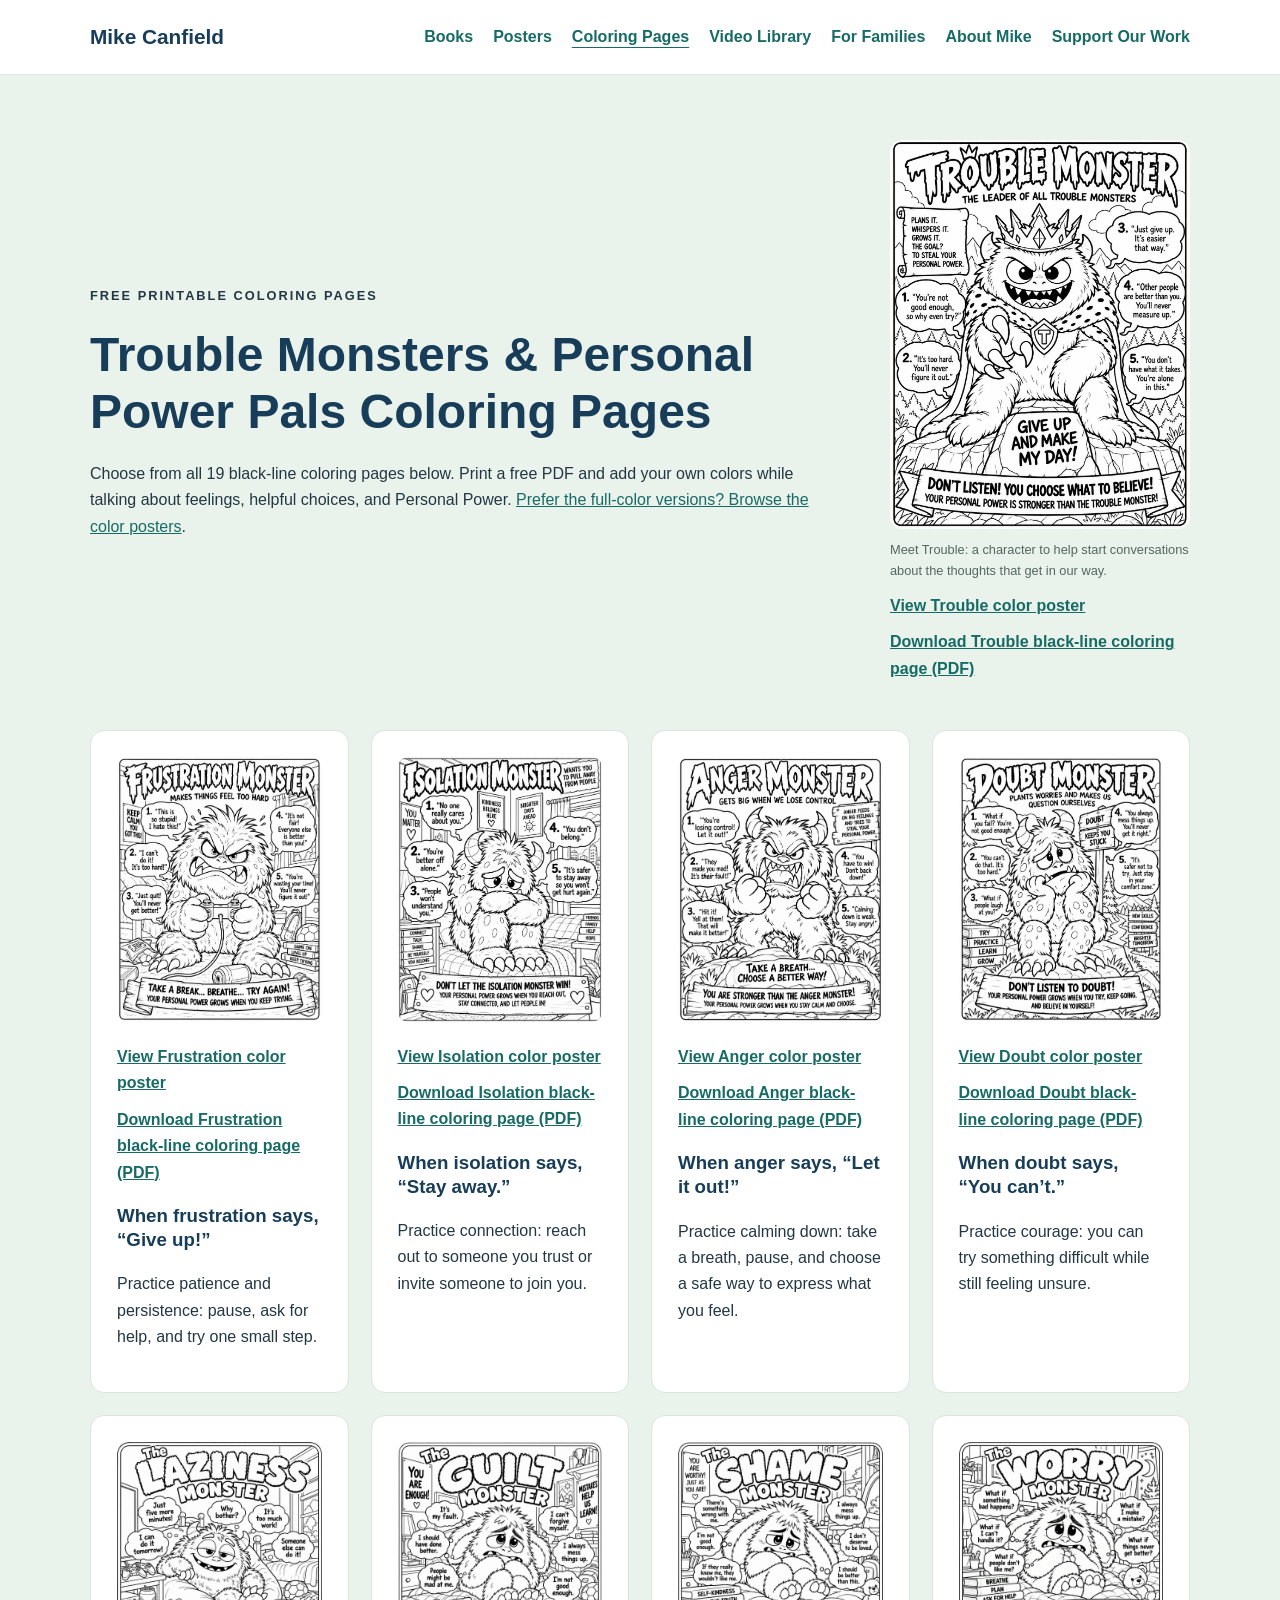
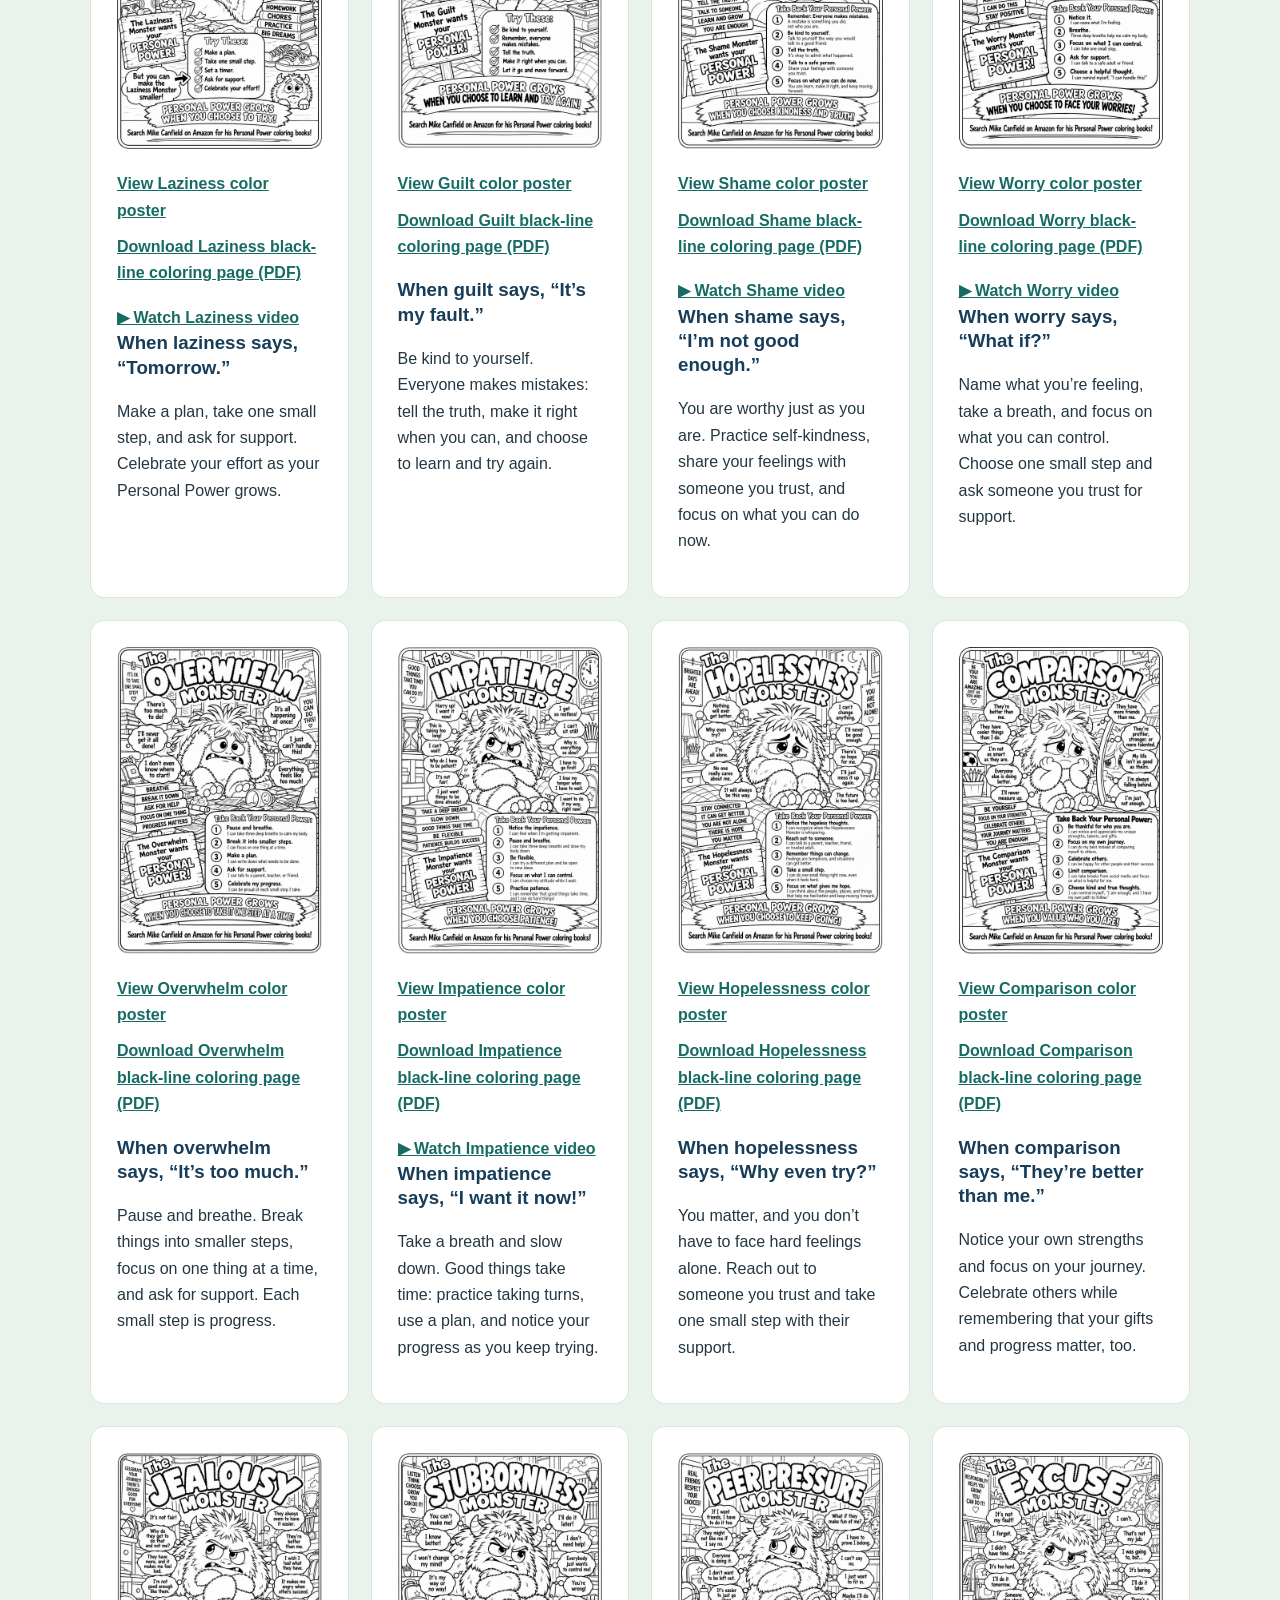
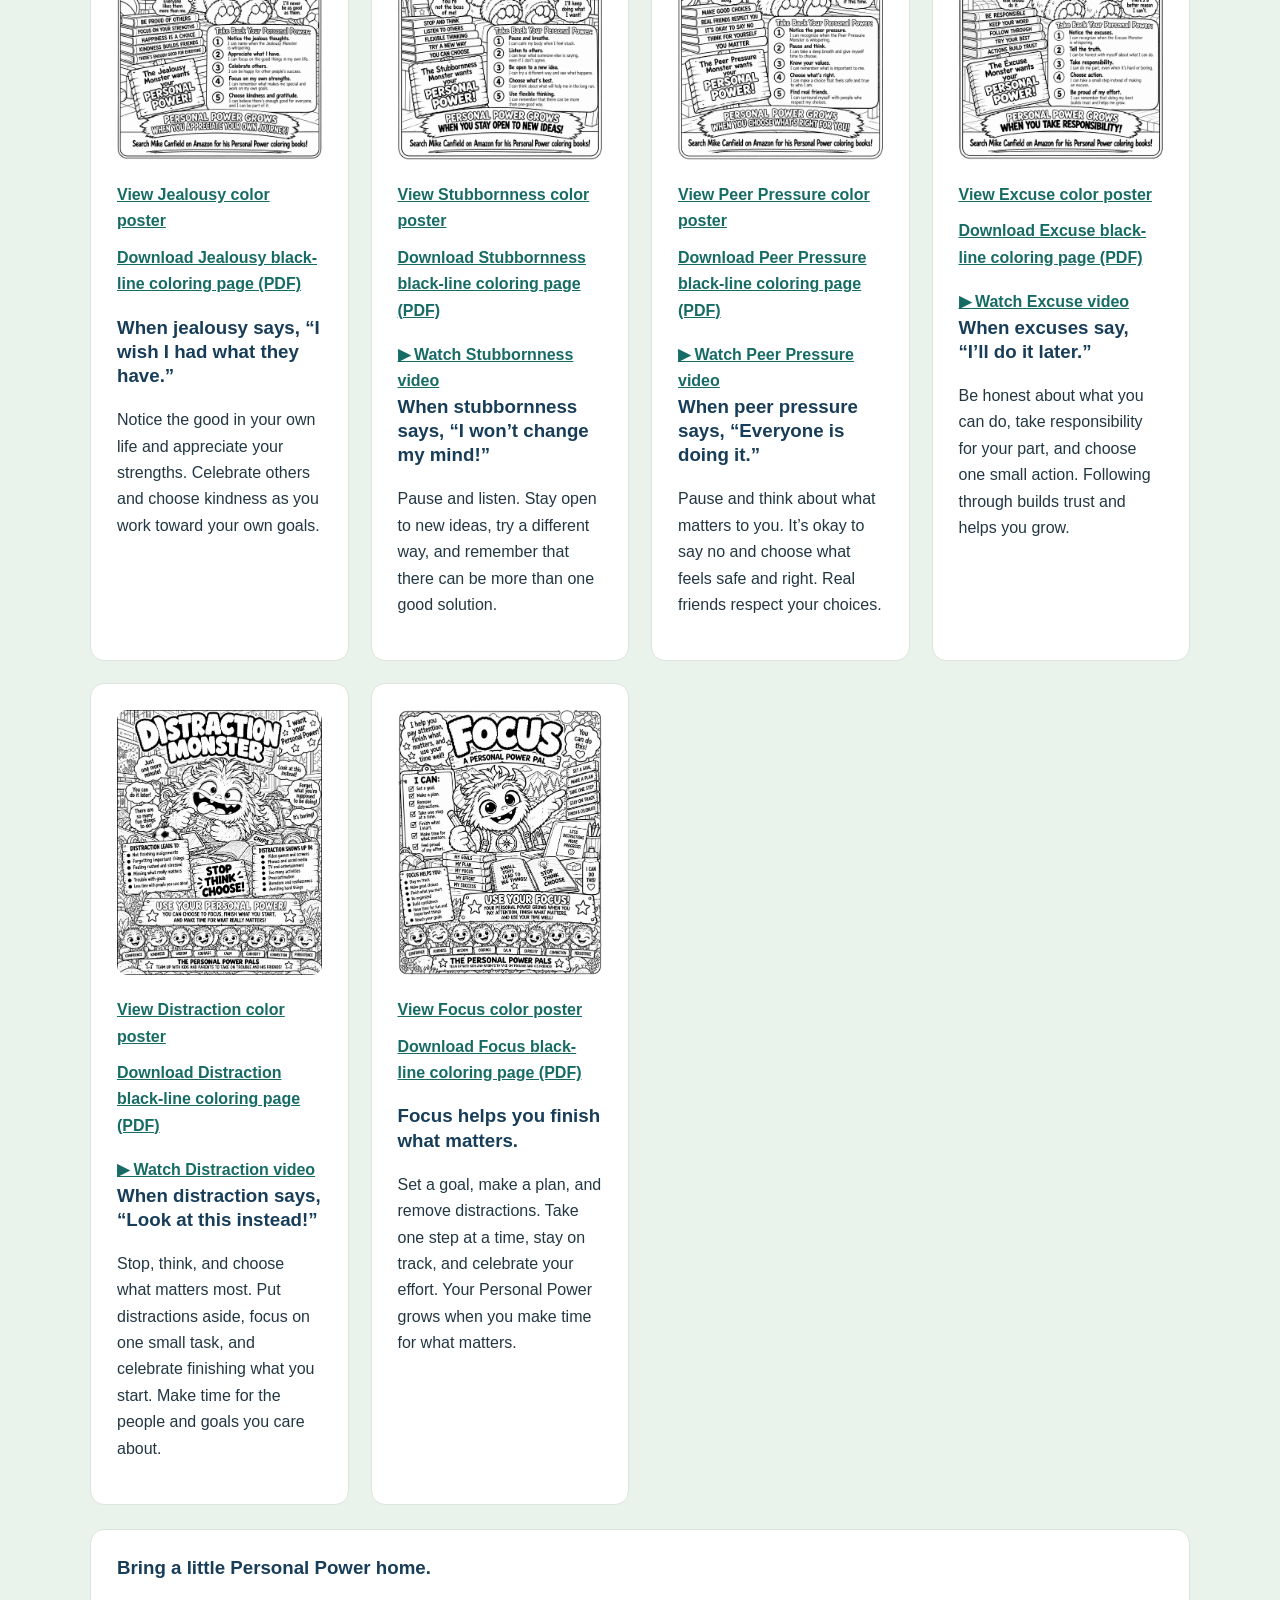
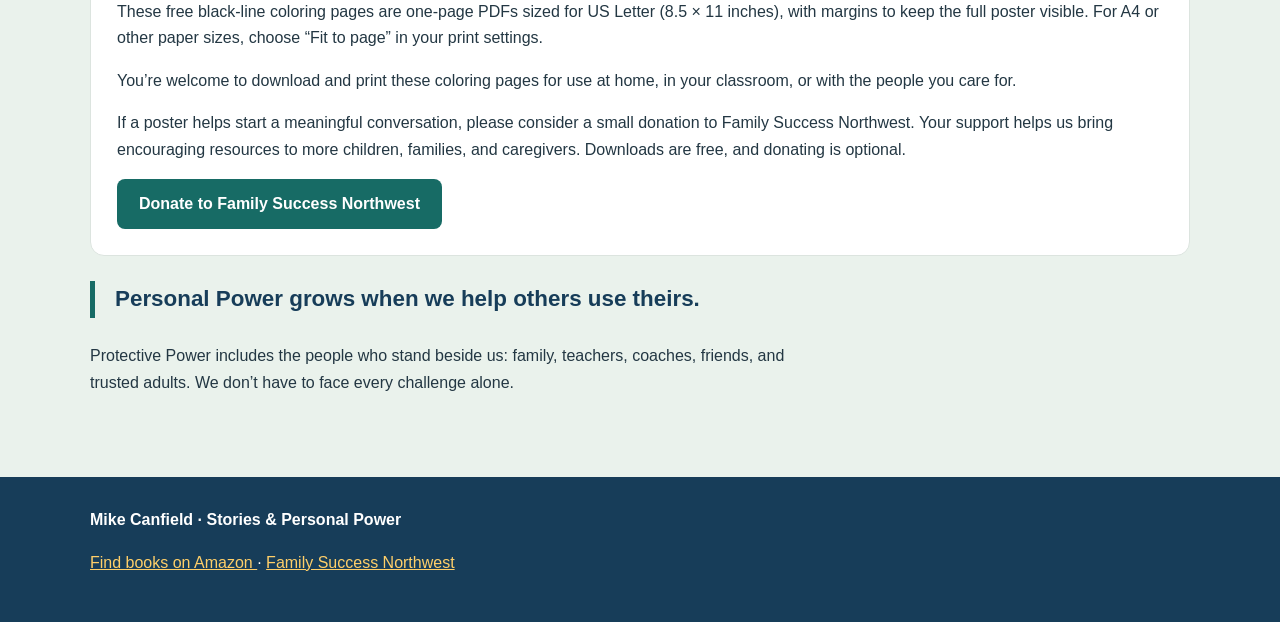
==== coloring-pages.html @ 5cf2b385 "Create dedicated page for all black-line coloring posters" ====
<!DOCTYPE html>
<html lang="en">
<head>
  <meta charset="UTF-8">
  <meta name="viewport" content="width=device-width, initial-scale=1">
  <meta name="description" content="Download 19 free black-line Trouble Monsters and Personal Power Pals coloring pages. Print one-page PDFs for home, classrooms, and family activities.">
  <title>Free Coloring Pages | Mike Canfield</title>
  <link rel="stylesheet" href="assets/site.css">
</head>
<body>
  <header>
    <div class="wrap header-inner">
      <a class="brand" href="index.html">Mike Canfield</a>
      <nav aria-label="Main navigation">
        <a href="index.html#books">Books</a>
        <a href="posters.html">Posters</a>
        <a href="coloring-pages.html" aria-current="page">Coloring Pages</a>
        <a href="index.html#wisdom">Video Library</a>
        <a href="index.html#families">For Families</a>
        <a href="index.html#about">About Mike</a>
        <a href="index.html#support">Support Our Work</a>
      </nav>
    </div>
  </header>
  <main>
    <section class="soft" id="personal-power">
      <div class="wrap">
        <div class="ideas-introduction">
          <div><div class="eyebrow">Free printable coloring pages</div>
        <h1 class="poster-page-title">Trouble Monsters &amp; Personal Power Pals Coloring Pages</h1>
        <p class="intro">Choose from all 19 black-line coloring pages below. Print a free PDF and add your own colors while talking about feelings, helpful choices, and Personal Power. <a href="posters.html">Prefer the full-color versions? Browse the color posters</a>.</p></div>
          <figure class="ideas-illustration" id="trouble-monster"><img src="assets/coloring/trouble-monster.png" width="1102" height="1427" loading="lazy" alt="Trouble Monster black-line coloring page"><figcaption>Meet Trouble: a character to help start conversations about the thoughts that get in our way.</figcaption><div class="poster-downloads"><a href="posters.html#trouble-monster">View Trouble color poster</a><a href="assets/printable/trouble-monster-blackline.pdf" download="Trouble-Monster-Coloring-Poster.pdf">Download Trouble black-line coloring page (PDF)</a></div></figure>
        </div>

        <div class="grid">
          <article class="card" id="frustration-monster">
            <img class="idea-card-illustration" src="assets/coloring/frustration-monster.png" width="1102" height="1427" loading="lazy" alt="Frustration Monster black-line coloring page">
            <div class="poster-downloads"><a href="posters.html#frustration-monster">View Frustration color poster</a><a href="assets/printable/frustration-monster-blackline.pdf" download="Frustration-Monster-Coloring-Poster.pdf">Download Frustration black-line coloring page (PDF)</a></div>
            <h3>When frustration says, “Give up!”</h3>
            <p>Practice patience and persistence: pause, ask for help,
              and try one small step.</p>
          </article>
          <article class="card" id="isolation-monster">
            <img class="idea-card-illustration" src="assets/coloring/isolation-monster.png" width="1102" height="1427" loading="lazy" alt="Isolation Monster black-line coloring page">
            <div class="poster-downloads"><a href="posters.html#isolation-monster">View Isolation color poster</a><a href="assets/printable/isolation-monster-blackline.pdf" download="Isolation-Monster-Coloring-Poster.pdf">Download Isolation black-line coloring page (PDF)</a></div>
            <h3>When isolation says, “Stay away.”</h3>
            <p>Practice connection: reach out to someone you trust
              or invite someone to join you.</p>
          </article>
          <article class="card" id="anger-monster">
            <img class="idea-card-illustration" src="assets/coloring/anger-monster.png" width="1102" height="1427" loading="lazy" alt="Anger Monster black-line coloring page">
            <div class="poster-downloads"><a href="posters.html#anger-monster">View Anger color poster</a><a href="assets/printable/anger-monster-blackline.pdf" download="Anger-Monster-Coloring-Poster.pdf">Download Anger black-line coloring page (PDF)</a></div>
            <h3>When anger says, “Let it out!”</h3>
            <p>Practice calming down: take a breath, pause,
              and choose a safe way to express what you feel.</p>
          </article>
          <article class="card" id="doubt-monster">
            <img class="idea-card-illustration" src="assets/coloring/doubt-monster.png" width="1102" height="1427" loading="lazy" alt="Doubt Monster black-line coloring page">
            <div class="poster-downloads"><a href="posters.html#doubt-monster">View Doubt color poster</a><a href="assets/printable/doubt-monster-blackline.pdf" download="Doubt-Monster-Coloring-Poster.pdf">Download Doubt black-line coloring page (PDF)</a></div>
            <h3>When doubt says, “You can’t.”</h3>
            <p>Practice courage: you can try something difficult
              while still feeling unsure.</p>
          </article>
          <article class="card" id="laziness-monster">
            <img class="idea-card-illustration" src="assets/coloring/laziness-monster.png" width="1024" height="1536" loading="lazy" alt="Laziness Monster black-line coloring page">
            <div class="poster-downloads"><a href="posters.html#laziness-monster">View Laziness color poster</a><a href="assets/printable/laziness-monster-blackline.pdf" download="Laziness-Monster-Coloring-Poster.pdf">Download Laziness black-line coloring page (PDF)</a></div>
            <a class="book-video-link" href="assets/videos/laziness-first-step.mp4" data-video-file="assets/videos/laziness-first-step.mp4" data-video-title="The Laziness Monster: Take the First Step" data-video-poster="assets/videos/posters/laziness-first-step.jpg" data-video-ratio="1080 / 1920" aria-haspopup="dialog">▶ Watch Laziness video</a>
            <h3>When laziness says, “Tomorrow.”</h3>
            <p>Make a plan, take one small step, and ask for support. Celebrate your effort as your Personal Power grows.</p>
          </article>
          <article class="card" id="guilt-monster">
            <img class="idea-card-illustration" src="assets/coloring/guilt-monster.png" width="1024" height="1536" loading="lazy" alt="Guilt Monster black-line coloring page">
            <div class="poster-downloads"><a href="posters.html#guilt-monster">View Guilt color poster</a><a href="assets/printable/guilt-monster-blackline.pdf" download="Guilt-Monster-Coloring-Poster.pdf">Download Guilt black-line coloring page (PDF)</a></div>
            <h3>When guilt says, “It’s my fault.”</h3>
            <p>Be kind to yourself. Everyone makes mistakes: tell the truth, make it right when you can, and choose to learn and try again.</p>
          </article>
          <article class="card" id="shame-monster">
            <img class="idea-card-illustration" src="assets/coloring/shame-monster.png" width="1024" height="1536" loading="lazy" alt="Shame Monster black-line coloring page">
            <div class="poster-downloads"><a href="posters.html#shame-monster">View Shame color poster</a><a href="assets/printable/shame-monster-blackline.pdf" download="Shame-Monster-Coloring-Poster.pdf">Download Shame black-line coloring page (PDF)</a></div>
            <a class="book-video-link" href="assets/videos/shame-monster.mp4" data-video-file="assets/videos/shame-monster.mp4" data-video-title="Shame Monster" data-video-poster="assets/videos/posters/shame-monster.jpg" data-video-aspect="landscape" aria-haspopup="dialog">▶ Watch Shame video</a>
            <h3>When shame says, “I’m not good enough.”</h3>
            <p>You are worthy just as you are. Practice self-kindness, share your feelings with someone you trust, and focus on what you can do now.</p>
          </article>
          <article class="card" id="worry-monster">
            <img class="idea-card-illustration" src="assets/coloring/worry-monster.png" width="1024" height="1536" loading="lazy" alt="Worry Monster black-line coloring page">
            <div class="poster-downloads"><a href="posters.html#worry-monster">View Worry color poster</a><a href="assets/printable/worry-monster-blackline.pdf" download="Worry-Monster-Coloring-Poster.pdf">Download Worry black-line coloring page (PDF)</a></div>
            <a class="book-video-link" href="assets/videos/worry-monster.mp4" data-video-file="assets/videos/worry-monster.mp4" data-video-title="Worry Monster" data-video-poster="assets/videos/posters/worry-monster.jpg" data-video-aspect="landscape" aria-haspopup="dialog">▶ Watch Worry video</a>
            <h3>When worry says, “What if?”</h3>
            <p>Name what you’re feeling, take a breath, and focus on what you can control. Choose one small step and ask someone you trust for support.</p>
          </article>
          <article class="card" id="overwhelm-monster">
            <img class="idea-card-illustration" src="assets/coloring/overwhelm-monster.png" width="1024" height="1536" loading="lazy" alt="Overwhelm Monster black-line coloring page">
            <div class="poster-downloads"><a href="posters.html#overwhelm-monster">View Overwhelm color poster</a><a href="assets/printable/overwhelm-monster-blackline.pdf" download="Overwhelm-Monster-Coloring-Poster.pdf">Download Overwhelm black-line coloring page (PDF)</a></div>
            <h3>When overwhelm says, “It’s too much.”</h3>
            <p>Pause and breathe. Break things into smaller steps, focus on one thing at a time, and ask for support. Each small step is progress.</p>
          </article>
          <article class="card" id="impatience-monster">
            <img class="idea-card-illustration" src="assets/coloring/impatience-monster.png" width="1024" height="1536" loading="lazy" alt="Impatience Monster black-line coloring page">
            <div class="poster-downloads"><a href="posters.html#impatience-monster">View Impatience color poster</a><a href="assets/printable/impatience-monster-blackline.pdf" download="Impatience-Monster-Coloring-Poster.pdf">Download Impatience black-line coloring page (PDF)</a></div>
            <a class="book-video-link" href="assets/videos/impatience-monster.mp4" data-video-file="assets/videos/impatience-monster.mp4" data-video-title="Impatience Monster" data-video-poster="assets/videos/posters/impatience-monster.jpg" data-video-aspect="landscape" aria-haspopup="dialog">▶ Watch Impatience video</a>
            <h3>When impatience says, “I want it now!”</h3>
            <p>Take a breath and slow down. Good things take time: practice taking turns, use a plan, and notice your progress as you keep trying.</p>
          </article>
          <article class="card" id="hopelessness-monster">
            <img class="idea-card-illustration" src="assets/coloring/hopelessness-monster.png" width="1024" height="1536" loading="lazy" alt="Hopelessness Monster black-line coloring page">
            <div class="poster-downloads"><a href="posters.html#hopelessness-monster">View Hopelessness color poster</a><a href="assets/printable/hopelessness-monster-blackline.pdf" download="Hopelessness-Monster-Coloring-Poster.pdf">Download Hopelessness black-line coloring page (PDF)</a></div>
            <h3>When hopelessness says, “Why even try?”</h3>
            <p>You matter, and you don’t have to face hard feelings alone. Reach out to someone you trust and take one small step with their support.</p>
          </article>
          <article class="card" id="comparison-monster">
            <img class="idea-card-illustration" src="assets/coloring/comparison-monster.png" width="1024" height="1536" loading="lazy" alt="Comparison Monster black-line coloring page">
            <div class="poster-downloads"><a href="posters.html#comparison-monster">View Comparison color poster</a><a href="assets/printable/comparison-monster-blackline.pdf" download="Comparison-Monster-Coloring-Poster.pdf">Download Comparison black-line coloring page (PDF)</a></div>
            <h3>When comparison says, “They’re better than me.”</h3>
            <p>Notice your own strengths and focus on your journey. Celebrate others while remembering that your gifts and progress matter, too.</p>
          </article>
          <article class="card" id="jealousy-monster">
            <img class="idea-card-illustration" src="assets/coloring/jealousy-monster.png" width="1024" height="1536" loading="lazy" alt="Jealousy Monster black-line coloring page">
            <div class="poster-downloads"><a href="posters.html#jealousy-monster">View Jealousy color poster</a><a href="assets/printable/jealousy-monster-blackline.pdf" download="Jealousy-Monster-Coloring-Poster.pdf">Download Jealousy black-line coloring page (PDF)</a></div>
            <h3>When jealousy says, “I wish I had what they have.”</h3>
            <p>Notice the good in your own life and appreciate your strengths. Celebrate others and choose kindness as you work toward your own goals.</p>
          </article>
          <article class="card" id="stubbornness-monster">
            <img class="idea-card-illustration" src="assets/coloring/stubbornness-monster.png" width="1024" height="1536" loading="lazy" alt="Stubbornness Monster black-line coloring page">
            <div class="poster-downloads"><a href="posters.html#stubbornness-monster">View Stubbornness color poster</a><a href="assets/printable/stubbornness-monster-blackline.pdf" download="Stubbornness-Monster-Coloring-Poster.pdf">Download Stubbornness black-line coloring page (PDF)</a></div>
            <a class="book-video-link" href="assets/videos/stubbornness-monster.mp4" data-video-file="assets/videos/stubbornness-monster.mp4" data-video-title="Stubbornness Monster" data-video-poster="assets/videos/posters/stubbornness-monster.jpg" data-video-aspect="landscape" aria-haspopup="dialog">▶ Watch Stubbornness video</a>
            <h3>When stubbornness says, “I won’t change my mind!”</h3>
            <p>Pause and listen. Stay open to new ideas, try a different way, and remember that there can be more than one good solution.</p>
          </article>
          <article class="card" id="peer-pressure-monster">
            <img class="idea-card-illustration" src="assets/coloring/peer-pressure-monster.png" width="1024" height="1536" loading="lazy" alt="Peer Pressure Monster black-line coloring page">
            <div class="poster-downloads"><a href="posters.html#peer-pressure-monster">View Peer Pressure color poster</a><a href="assets/printable/peer-pressure-monster-blackline.pdf" download="Peer-Pressure-Monster-Coloring-Poster.pdf">Download Peer Pressure black-line coloring page (PDF)</a></div>
            <a class="book-video-link" href="assets/videos/peer-pressure-monster.mp4" data-video-file="assets/videos/peer-pressure-monster.mp4" data-video-title="Peer Pressure Monster" data-video-poster="assets/videos/posters/peer-pressure-monster.jpg" data-video-aspect="landscape" aria-haspopup="dialog">▶ Watch Peer Pressure video</a>
            <h3>When peer pressure says, “Everyone is doing it.”</h3>
            <p>Pause and think about what matters to you. It’s okay to say no and choose what feels safe and right. Real friends respect your choices.</p>
          </article>
          <article class="card" id="excuse-monster">
            <img class="idea-card-illustration" src="assets/coloring/excuse-monster.png" width="1024" height="1536" loading="lazy" alt="Excuse Monster black-line coloring page">
            <div class="poster-downloads"><a href="posters.html#excuse-monster">View Excuse color poster</a><a href="assets/printable/excuse-monster-blackline.pdf" download="Excuse-Monster-Coloring-Poster.pdf">Download Excuse black-line coloring page (PDF)</a></div>
            <a class="book-video-link" href="assets/videos/excuse-monster.mp4" data-video-file="assets/videos/excuse-monster.mp4" data-video-title="Excuse Monster" data-video-poster="assets/videos/posters/excuse-monster.jpg" data-video-aspect="landscape" aria-haspopup="dialog">▶ Watch Excuse video</a>
            <h3>When excuses say, “I’ll do it later.”</h3>
            <p>Be honest about what you can do, take responsibility for your part, and choose one small action. Following through builds trust and helps you grow.</p>
          </article>
          <article class="card" id="distraction-monster">
            <img class="idea-card-illustration" src="assets/coloring/distraction-monster.png" width="1102" height="1427" loading="lazy" alt="Distraction Monster black-line coloring page">
            <div class="poster-downloads"><a href="posters.html#distraction-monster">View Distraction color poster</a><a href="assets/printable/distraction-monster-blackline.pdf" download="Distraction-Monster-Coloring-Poster.pdf">Download Distraction black-line coloring page (PDF)</a></div>
            <a class="book-video-link" href="assets/videos/distraction-monster.mp4" data-video-file="assets/videos/distraction-monster.mp4" data-video-title="Distraction Monster" data-video-poster="assets/videos/posters/distraction-monster.jpg" data-video-aspect="landscape" aria-haspopup="dialog">▶ Watch Distraction video</a>
            <h3>When distraction says, “Look at this instead!”</h3>
            <p>Stop, think, and choose what matters most. Put distractions aside, focus on one small task, and celebrate finishing what you start. Make time for the people and goals you care about.</p>
          </article>
          <article class="card" id="focus-pal">
            <img class="idea-card-illustration" src="assets/coloring/focus-pal.png" width="1102" height="1427" loading="lazy" alt="Focus Pal black-line coloring page">
            <div class="poster-downloads"><a href="posters.html#focus-pal">View Focus color poster</a><a href="assets/printable/focus-pal-blackline.pdf" download="Focus-Personal-Power-Pal-Coloring-Poster.pdf">Download Focus black-line coloring page (PDF)</a></div>
            <h3>Focus helps you finish what matters.</h3>
            <p>Set a goal, make a plan, and remove distractions. Take one step at a time, stay on track, and celebrate your effort. Your Personal Power grows when you make time for what matters.</p>
          </article>
        </div>

        <div class="card" style="margin-top: 24px">
          <h3>Bring a little Personal Power home.</h3>
          <p>These free black-line coloring pages are one-page PDFs sized for US Letter (8.5 × 11 inches), with margins to keep the full poster visible. For A4 or other paper sizes, choose “Fit to page” in your print settings.</p>
          <p>You’re welcome to download and print these coloring pages for use at home, in your classroom, or with the people you care for.</p>
          <p>If a poster helps start a meaningful conversation, please consider a small donation to Family Success Northwest. Your support helps us bring encouraging resources to more children, families, and caregivers. Downloads are free, and donating is optional.</p>
          <a class="button" href="https://familysuccessnw.org/be-a-sponsor">Donate to Family Success Northwest</a>
        </div>
        <p class="quote">
          Personal Power grows when we help others use theirs.
        </p>
        <p class="intro">
          Protective Power includes the people who stand beside us:
          family, teachers, coaches, friends, and trusted adults.
          We don’t have to face every challenge alone.
        </p>
      </div>
    </section>

  </main>
  <footer>
    <div class="wrap">
      <strong>Mike Canfield · Stories & Personal Power</strong>
      <p>
        <a href="https://www.amazon.com/s?i=stripbooks&amp;rh=p_27%3AMike+Canfield">
          Find books on Amazon
        </a>
        ·
        <a href="https://www.familysuccessnw.org/">
          Family Success Northwest
        </a>
      </p>
    </div>
  </footer>
  <dialog class="library-dialog" id="library-dialog" aria-labelledby="library-dialog-title">
    <div class="library-dialog-header"><h3 id="library-dialog-title">Personal Power video</h3><button class="library-dialog-close" type="button" aria-label="Close video">×</button></div>
    <video id="library-player" controls playsinline preload="none" aria-label="Selected Personal Power video"></video>
    <p class="library-dialog-status" id="library-player-status" role="status" hidden>Unable to play this video. <a id="library-player-link">Open the video directly</a>.</p>
  </dialog>
  <script src="assets/posters.js" defer></script>
</body>
</html>
---- assets/site.css ----
:root {
      --blue: #173d59;
     --teal: #176b65;
      --cream: #fffaf0;
      --gold: #ffcf69;
      --ink: #233743;
    }
    * { box-sizing: border-box; }
    html { scroll-behavior: smooth; }
    body {
      margin: 0;
      font-family: Arial, sans-serif;
      color: var(--ink);
      background: var(--cream);
      line-height: 1.65;
    }
    a { color: var(--teal); }
    a:focus-visible {
      outline: 3px solid #c15416;
      outline-offset: 5px;
    }
    .wrap { width: min(1100px, 90%); margin: auto; }
    header { background: white; border-bottom: 1px solid #e2e7e5; }
    .header-inner {
      display: flex;
      justify-content: space-between;
      align-items: center;
      gap: 20px;
      padding: 20px 0;
      flex-wrap: wrap;
    }
    .brand {
      font-size: 1.3rem;
      font-weight: bold;
      text-decoration: none;
      color: var(--blue);
    }
    nav { display: flex; flex-wrap: wrap; gap: 20px; }
    nav a { text-decoration: none; font-weight: bold; }
    .site-banner { margin: 0; background: #071e3d; }
    .site-banner img { display: block; width: 100%; height: auto; }
    .hero { background: var(--blue); color: white; padding: 85px 0; }
    .eyebrow {
      text-transform: uppercase;
      letter-spacing: 2px;
      font-size: .8rem;
      font-weight: bold;
    }
    .hero .eyebrow { color: var(--gold); }
    h1 {
      font-size: clamp(2.4rem, 6vw, 4.5rem);
      line-height: 1.1;
      max-width: 850px;
      margin: 20px 0;
    }
    .hero p { max-width: 650px; font-size: 1.2rem; }
    .buttons { display: flex; gap: 14px; flex-wrap: wrap; margin-top: 30px; }
    .button {
      display: inline-block;
      padding: 12px 22px;
      border-radius: 8px;
      background: var(--teal);
      color: white;
      font-weight: bold;
      text-decoration: none;
    }
    .hero .button { background: var(--gold); color: var(--blue); }
    .hero .secondary { background: transparent; color: white; border: 1px solid white; }
    button:focus-visible, input:focus-visible, select:focus-visible { outline: 3px solid #c15416; outline-offset: 4px; }
    [hidden] { display: none !important; }
    .caregiver-hero { background: #edf3eb; color: var(--ink); padding: 65px 0; }
    .caregiver-hero .eyebrow { color: var(--teal); }
    .caregiver-opening { display: grid; grid-template-columns: 1.1fr 1fr; gap: 45px; align-items: center; }
    .opening-video video { display: block; width: 100%; height: auto; aspect-ratio: 16 / 9; object-fit: contain; border-radius: 14px; background: white; }
    .opening-video .buttons { margin-top: 16px; align-items: center; }
    .opening-video button { border: 0; font: inherit; font-weight: bold; cursor: pointer; }
    .opening-video-note { color: #52675f; font-size: .85rem !important; margin: 8px 0 0; }
    .caregiver-hero h1 { color: var(--blue); font-size: clamp(2.3rem, 4.5vw, 3.8rem); letter-spacing: -1.5px; }
    .caregiver-hero p { font-size: 1.1rem; }
    .caregiver-hero .hero-note { color: #52675f; font-size: .9rem; }
    .caregiver-hero .button { background: var(--teal); color: white; }
    .book-finder { padding: 28px; background: white; border: 1px solid #dce4df; border-radius: 18px; box-shadow: 0 12px 30px #173d590a; }
    .book-finder h2 { font-size: 1.55rem; margin: 0 0 8px; }
    .book-finder p { font-size: .9rem; color: #52675f; }
    .book-finder label { display: block; font-size: .85rem; font-weight: bold; margin: 16px 0 6px; }
    .book-finder input, .book-finder select { width: 100%; padding: 12px; border: 1px solid #b9ccc3; border-radius: 7px; background: white; color: var(--ink); font: inherit; }
    .book-finder .button { border: 0; width: 100%; margin-top: 18px; font: inherit; font-weight: bold; cursor: pointer; }
    .finder-topics { display: flex; flex-wrap: wrap; gap: 8px; margin-top: 13px; }
    .finder-topics button { border: 1px solid #d0dfd5; border-radius: 20px; padding: 7px 12px; background: #f5f8f2; color: var(--teal); font: inherit; font-size: .8rem; cursor: pointer; }
    .finder-topics button[aria-pressed="true"] { background: var(--teal); color: white; border-color: var(--teal); }
    .book-results-bar { display: flex; align-items: center; justify-content: space-between; gap: 15px; flex-wrap: wrap; margin-top: 25px; }
    .book-results-bar p { margin: 0; color: #52675f; }
    .book-reset { border: 0; background: transparent; padding: 6px 0; color: var(--teal); font: inherit; font-weight: bold; text-decoration: underline; cursor: pointer; }
    .book-empty { padding: 24px; background: #edf3eb; border-radius: 12px; }
    .book-empty h3 { margin-top: 0; }
    .site-banner { padding: 30px 0; background: var(--cream); }
    .site-banner img { width: min(1100px, 90%); margin: auto; border-radius: 16px; }
    @media (max-width: 800px) {
      .caregiver-opening { grid-template-columns: 1fr; gap: 24px; }
      .caregiver-hero { padding: 40px 0; }
      .book-finder { padding: 24px; }
    }
    section { padding: 65px 0; scroll-margin-top: 20px; }
    h2 { color: var(--blue); font-size: 2rem; line-height: 1.2; }
    h3 { color: var(--blue); line-height: 1.3; }
    .intro { max-width: 740px; }
    .grid {
      display: grid;
      grid-template-columns: repeat(auto-fit, minmax(250px, 1fr));
      gap: 22px;
      margin-top: 30px;
    }
    .card {
      background: white;
      border: 1px solid #dce4df;
      border-radius: 14px;
      padding: 26px;
    }
    .card h3 { margin-top: 0; }
    .book-card { display: flex; flex-direction: column; }
    .book-cover { width: auto; max-width: 100%; height: 180px; object-fit: contain; align-self: center; margin-bottom: 24px; box-shadow: 0 6px 14px #173d5920; }
    .book-card h3 { margin-top: 8px; margin-bottom: 0; }
    .book-link { margin-top: auto; padding-top: 12px; font-weight: bold; }
    .book-actions { margin-top: auto; padding-top: 12px; display: flex; flex-direction: column; gap: 10px; }
    .book-actions .book-link { margin-top: 0; padding-top: 0; }
    .book-video-link { font-weight: bold; }
    .sr-only { position: absolute; width: 1px; height: 1px; padding: 0; overflow: hidden; clip-path: inset(50%); white-space: nowrap; }
    .tag { font-size: .8rem; font-weight: bold; color: var(--teal); }
    .soft { background: #eaf2ec; }
    .ideas-introduction { display: grid; grid-template-columns: 1fr 300px; gap: 35px; align-items: center; }
    .ideas-illustration { margin: 0; }
    .ideas-illustration img { display: block; width: 100%; height: auto; border-radius: 12px; }
    .ideas-illustration figcaption { font-size: .8rem; color: #52675f; margin-top: 10px; }
    .idea-card-illustration { display: block; width: min(260px, 100%); height: auto; margin: 0 auto 22px; border-radius: 10px; }
    @media (max-width: 700px) {
      .ideas-introduction { grid-template-columns: 1fr; }
      .ideas-illustration { width: min(300px, 100%); margin: auto; }
    }
    .steps { padding-left: 24px; max-width: 750px; }
    .steps li { padding: 8px 0; }
    .quote {
      margin: 25px 0;
      padding-left: 20px;
      border-left: 5px solid var(--teal);
      font-size: 1.4rem;
      color: var(--blue);
      font-weight: bold;
    }
    .video-feature { display: grid; grid-template-columns: 1fr 1fr; overflow: hidden; border-radius: 18px; background: var(--blue); color: white; margin: 28px 0 40px; }
    .video-feature-copy { padding: 38px; align-self: center; }
    .video-feature-copy .eyebrow { color: var(--gold); }
    .video-feature-copy h3 { color: white; font-size: clamp(2rem, 4vw, 3rem); margin: 14px 0; }
    .video-feature-copy p { color: #dce7e9; }
    .video-feature-copy .button { background: var(--gold); color: var(--blue); border: 0; cursor: pointer; font: inherit; font-weight: bold; margin-top: 14px; }
    .video-feature-player { background: #102f44; display: grid; place-items: center; padding: 20px; }
    .video-feature-player video { display: block; width: min(100%, 420px, 57.9167vh); height: auto; aspect-ratio: 834 / 1080; object-fit: contain; border-radius: 8px; }
    .video-shelf { padding: 0; margin: 30px 0; }
    .video-shelf-heading { display: flex; justify-content: space-between; align-items: baseline; gap: 15px; margin-bottom: 14px; }
    .video-shelf-heading h3 { margin: 0; font-size: 1.3rem; }
    .video-shelf-heading span { color: #62716f; font-size: .8rem; }
    .video-shelf-grid { display: grid; grid-template-columns: repeat(5, minmax(0, 1fr)); gap: 16px; }
    .wisdom-shelf { grid-template-columns: repeat(6, minmax(0, 1fr)); }
    .video-tile { border: 1px solid #dce4df; border-radius: 12px; overflow: hidden; background: white; }
    .video-card-button { display: block; width: 100%; padding: 0; border: 0; background: white; color: inherit; font: inherit; text-align: left; cursor: pointer; }
    .video-card-button:hover { background: #f4f8f3; }
    .video-card-button:focus-visible { outline: 3px solid #c15416; outline-offset: -3px; }
    .video-art.has-poster { height: auto; aspect-ratio: 834 / 1080; }
    .video-art.has-poster::before { display: none; }
    .video-art img { display: block; width: 100%; height: 100%; object-fit: contain; }
    .video-card-button .video-tile-copy h4 { color: var(--teal); }
    .library-dialog { border: 0; padding: 0; border-radius: 14px; width: min(620px, 94vw); max-height: 94vh; background: var(--cream); color: var(--ink); }
    .library-dialog::backdrop { background: #102f44bb; }
    .library-dialog-header { display: flex; justify-content: space-between; align-items: center; gap: 15px; padding: 16px 22px; }
    .library-dialog-header h3 { margin: 0; }
    .library-dialog-close { width: 38px; height: 38px; border: 0; border-radius: 50%; background: #eaf2ec; color: var(--blue); font-size: 24px; cursor: pointer; }
    .library-dialog video { display: block; height: min(70vh, 680px); width: auto; max-width: 100%; margin: 0 auto 20px; aspect-ratio: 834 / 1080; object-fit: contain; }
    .library-dialog.is-landscape { width: min(960px, 94vw); }
    .library-dialog.is-landscape video { width: calc(100% - 40px); height: auto; max-height: 70vh; aspect-ratio: 16 / 9; }
    .library-dialog.is-tall video { aspect-ratio: 9 / 16; }
    .library-dialog-status { padding: 0 22px; font-size: .9rem; }
    .video-art { height: 145px; display: grid; place-items: center; background: var(--tile-tone, #eaf2ec); color: var(--blue); position: relative; overflow: hidden; }
    .video-art::before { content: ''; position: absolute; width: 130px; height: 130px; border: 1px solid #ffffffaa; border-radius: 50%; right: -30px; top: -40px; }
    .video-art-symbol { font: bold 48px Georgia, serif; }
    .video-art-label { position: absolute; right: 8px; bottom: 8px; padding: 2px 6px; background: #ffffffe0; font-size: .65rem; border-radius: 4px; }
    .video-tile-copy { padding: 14px; }
    .video-tile-copy h4 { color: var(--blue); margin: 0 0 8px; line-height: 1.3; }
    .video-tile-copy p { font-size: .75rem; color: #62716f; margin: 0; }
    .video-tile-copy button { background: transparent; padding: 0; border: 0; color: var(--teal); font: inherit; font-weight: bold; text-decoration: underline; cursor: pointer; }
    .video-library-note { color: #62716f; font-size: .9rem; }
    @media (max-width: 850px) {
      .video-shelf-grid { grid-template-columns: repeat(3, minmax(0, 1fr)); }
      .wisdom-shelf { grid-template-columns: repeat(3, minmax(0, 1fr)); }
    }
    @media (max-width: 600px) {
      .video-feature { grid-template-columns: 1fr; }
      .video-feature-player { grid-row: 1; }
      .video-feature-copy { padding: 26px; }
      .video-shelf-grid { grid-template-columns: repeat(2, minmax(0, 1fr)); gap: 12px; }
      .wisdom-shelf { grid-template-columns: repeat(2, minmax(0, 1fr)); }
      .video-art { height: 125px; }
      .video-shelf-heading { flex-wrap: wrap; gap: 4px; }
    }
    footer { padding: 30px 0; background: var(--blue); color: white; }
    footer a { color: var(--gold); }
    .support-work { background: var(--blue); color: white; }
    .support-layout { display: grid; grid-template-columns: 1.6fr 1fr; gap: 40px; align-items: center; }
    .support-work .eyebrow { color: var(--gold); }
    .support-work h2 { color: white; font-size: clamp(2rem, 4vw, 2.7rem); margin: 15px 0; }
    .support-work p { color: #e0ebed; max-width: 650px; }
    .support-action { text-align: center; }
    .support-action .button { background: var(--gold); color: var(--blue); }
    .support-action p { font-size: .85rem; margin: 14px 0 0; }
    @media (max-width: 700px) {
      .support-layout { grid-template-columns: 1fr; gap: 22px; }
      .support-action { text-align: left; }
    }
    @media (prefers-reduced-motion: reduce) {
      html { scroll-behavior: auto; }
    }
nav a[aria-current="page"] { text-decoration: underline; text-underline-offset: 5px; }
.poster-page-title { font-size: clamp(2rem, 5vw, 3rem); line-height: 1.2; color: var(--blue); }
.video-art.portrait-preview img { position: absolute; inset: 0; }
.free-book-feature { display: grid; grid-template-columns: minmax(250px, 340px) 1fr; gap: 48px; align-items: center; }
.free-book-cover .book-cover { display: block; width: 100%; height: auto; max-height: 390px; margin: 0 auto 20px; box-shadow: none; }
.free-book-description h2 { margin-top: 12px; }
@media (max-width: 700px) {
  .free-book-feature { grid-template-columns: 1fr; gap: 24px; }
  .free-book-cover { width: min(340px, 100%); margin: auto; }
}
.free-book-buttons { display: flex; flex-direction: column; gap: 12px; }
.free-book-buttons .button { text-align: center; }
.free-book-note { font-size: .8rem; color: #52675f; }
.poster-downloads { display: flex; flex-direction: column; gap: 10px; margin: 12px 0 18px; }
.poster-downloads a { font-weight: bold; }
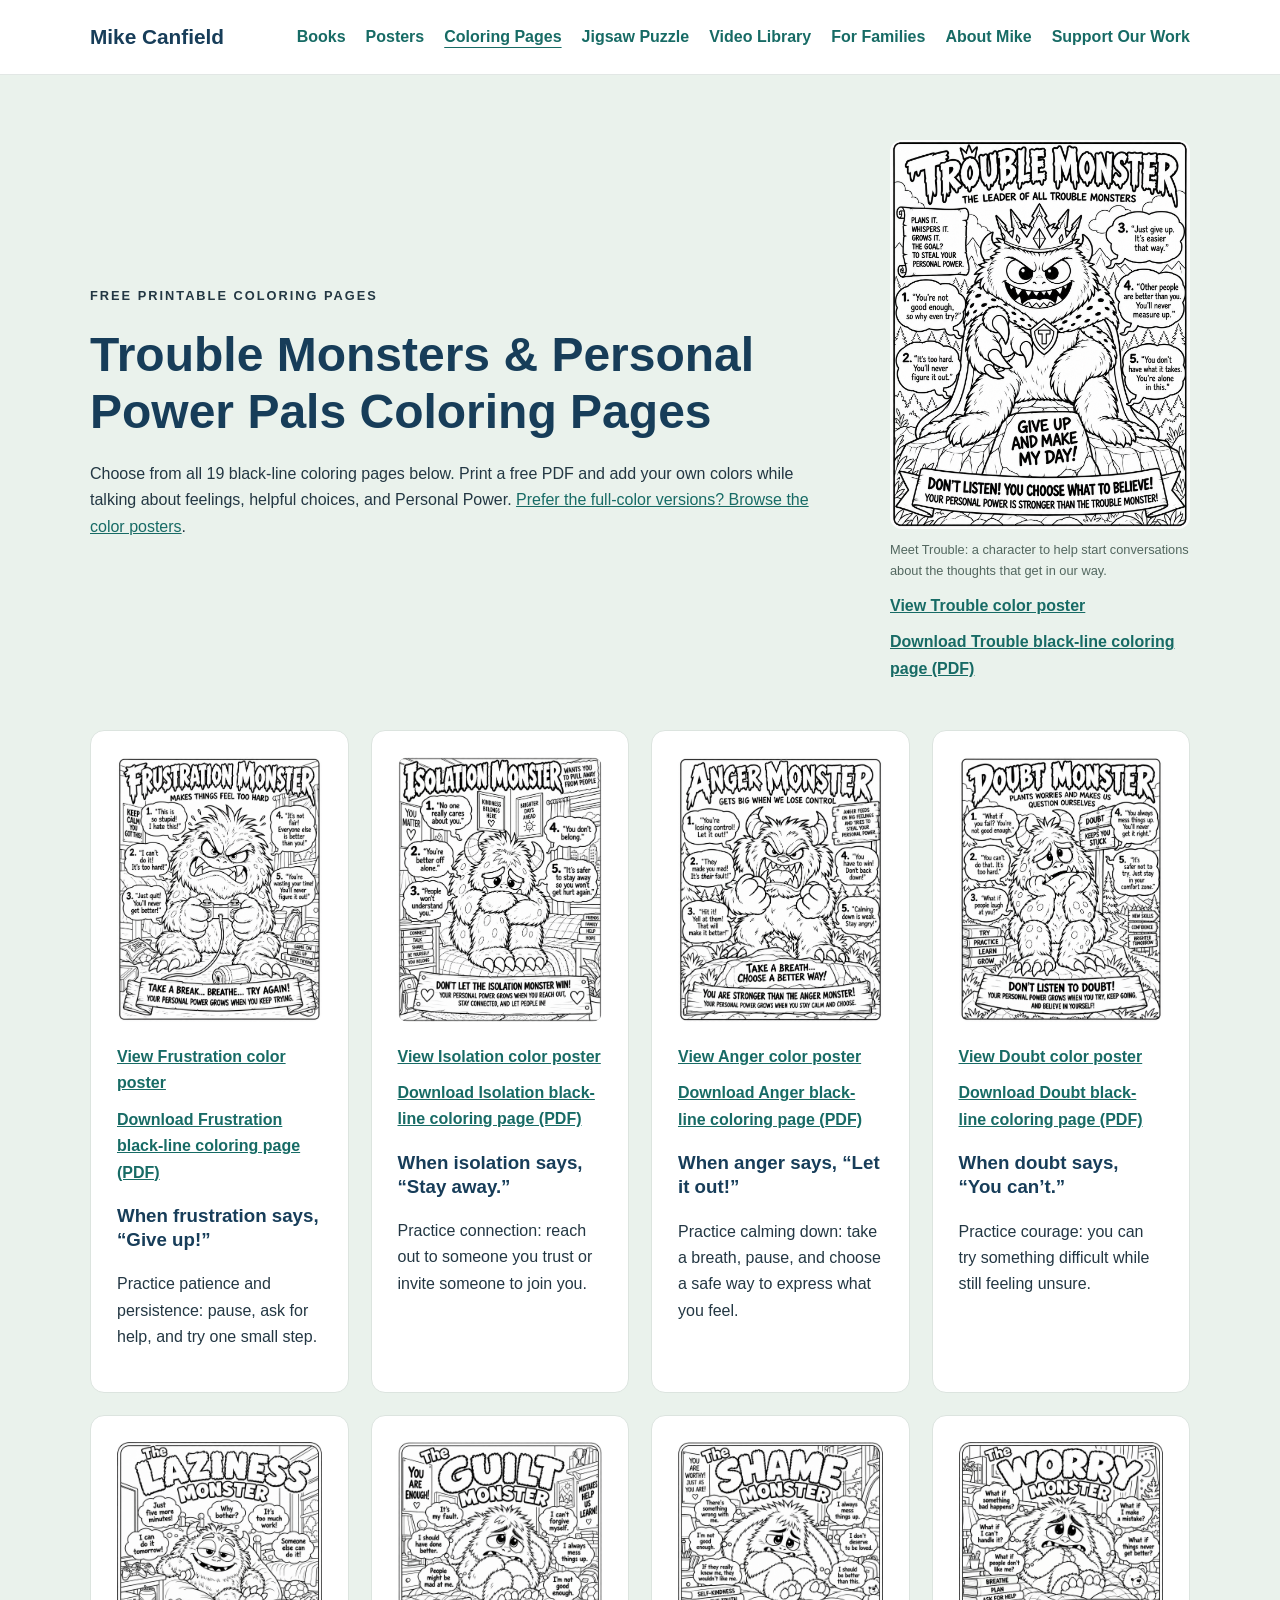
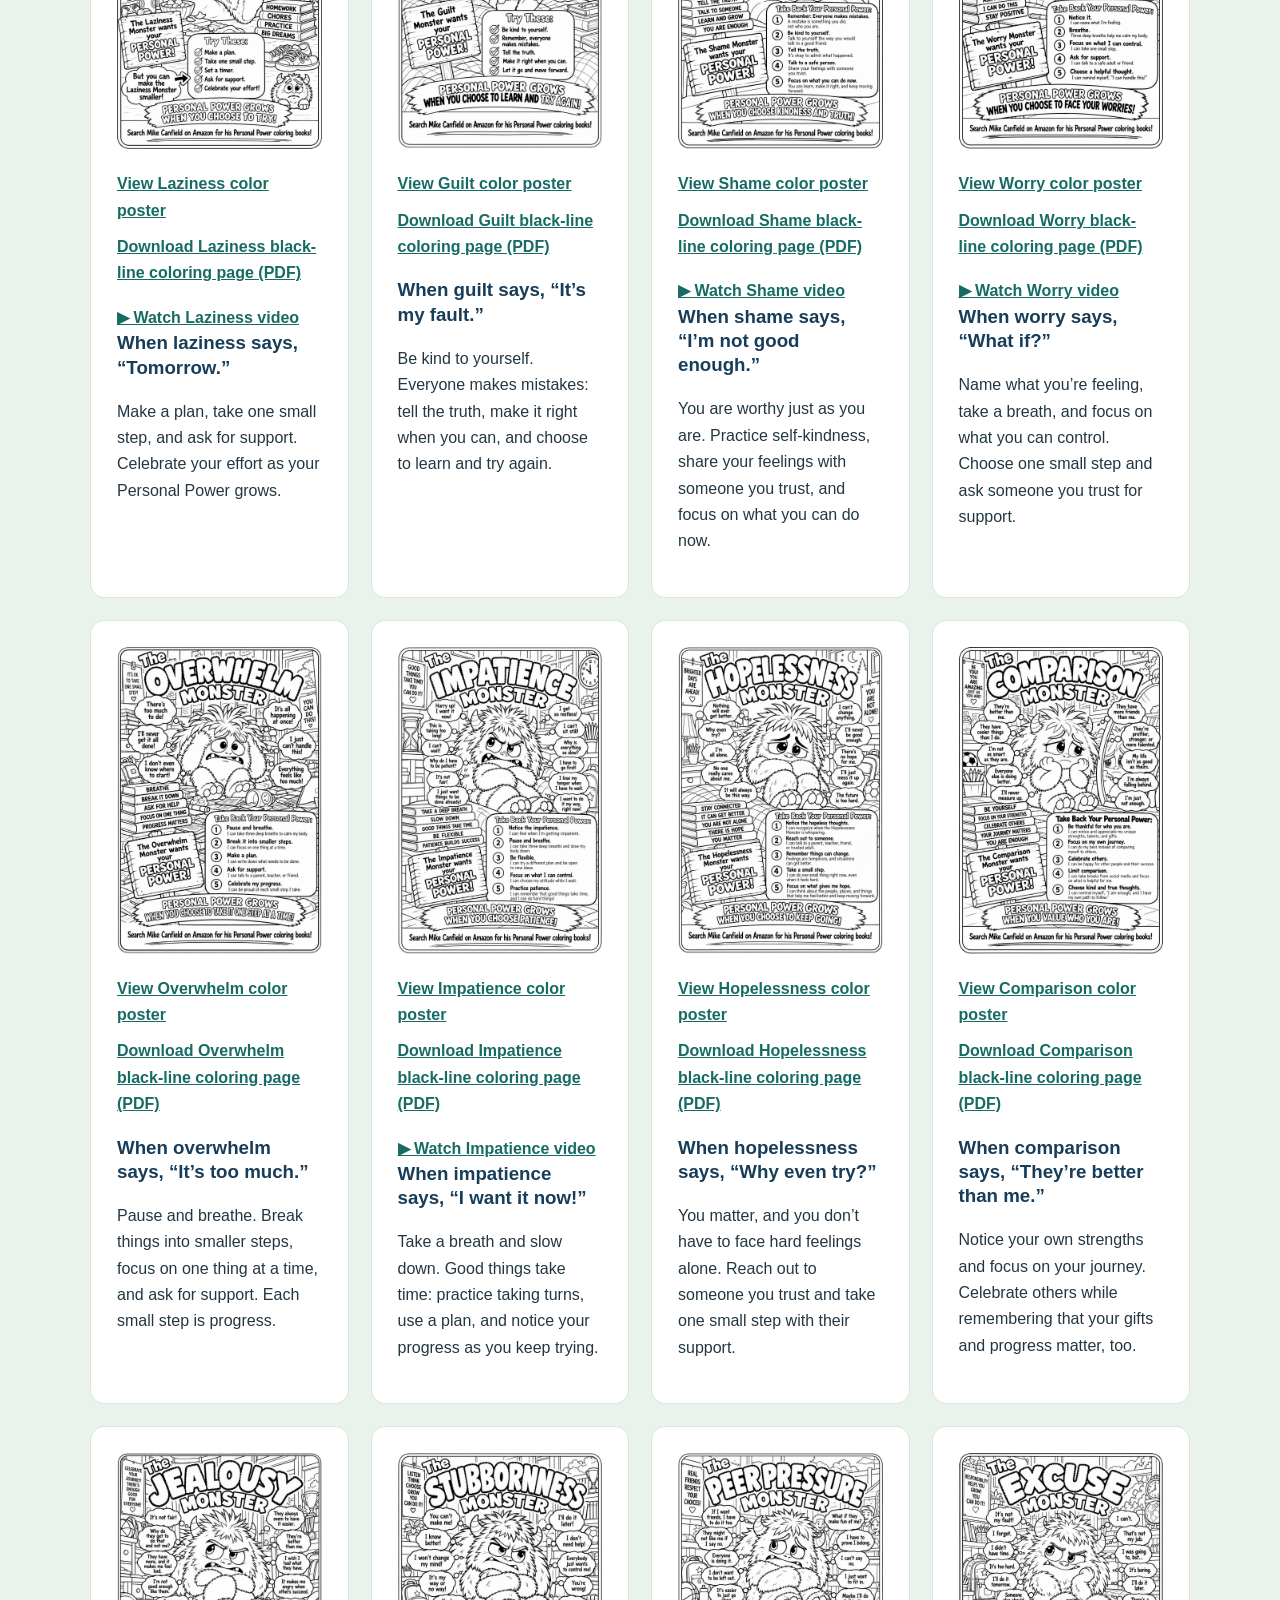
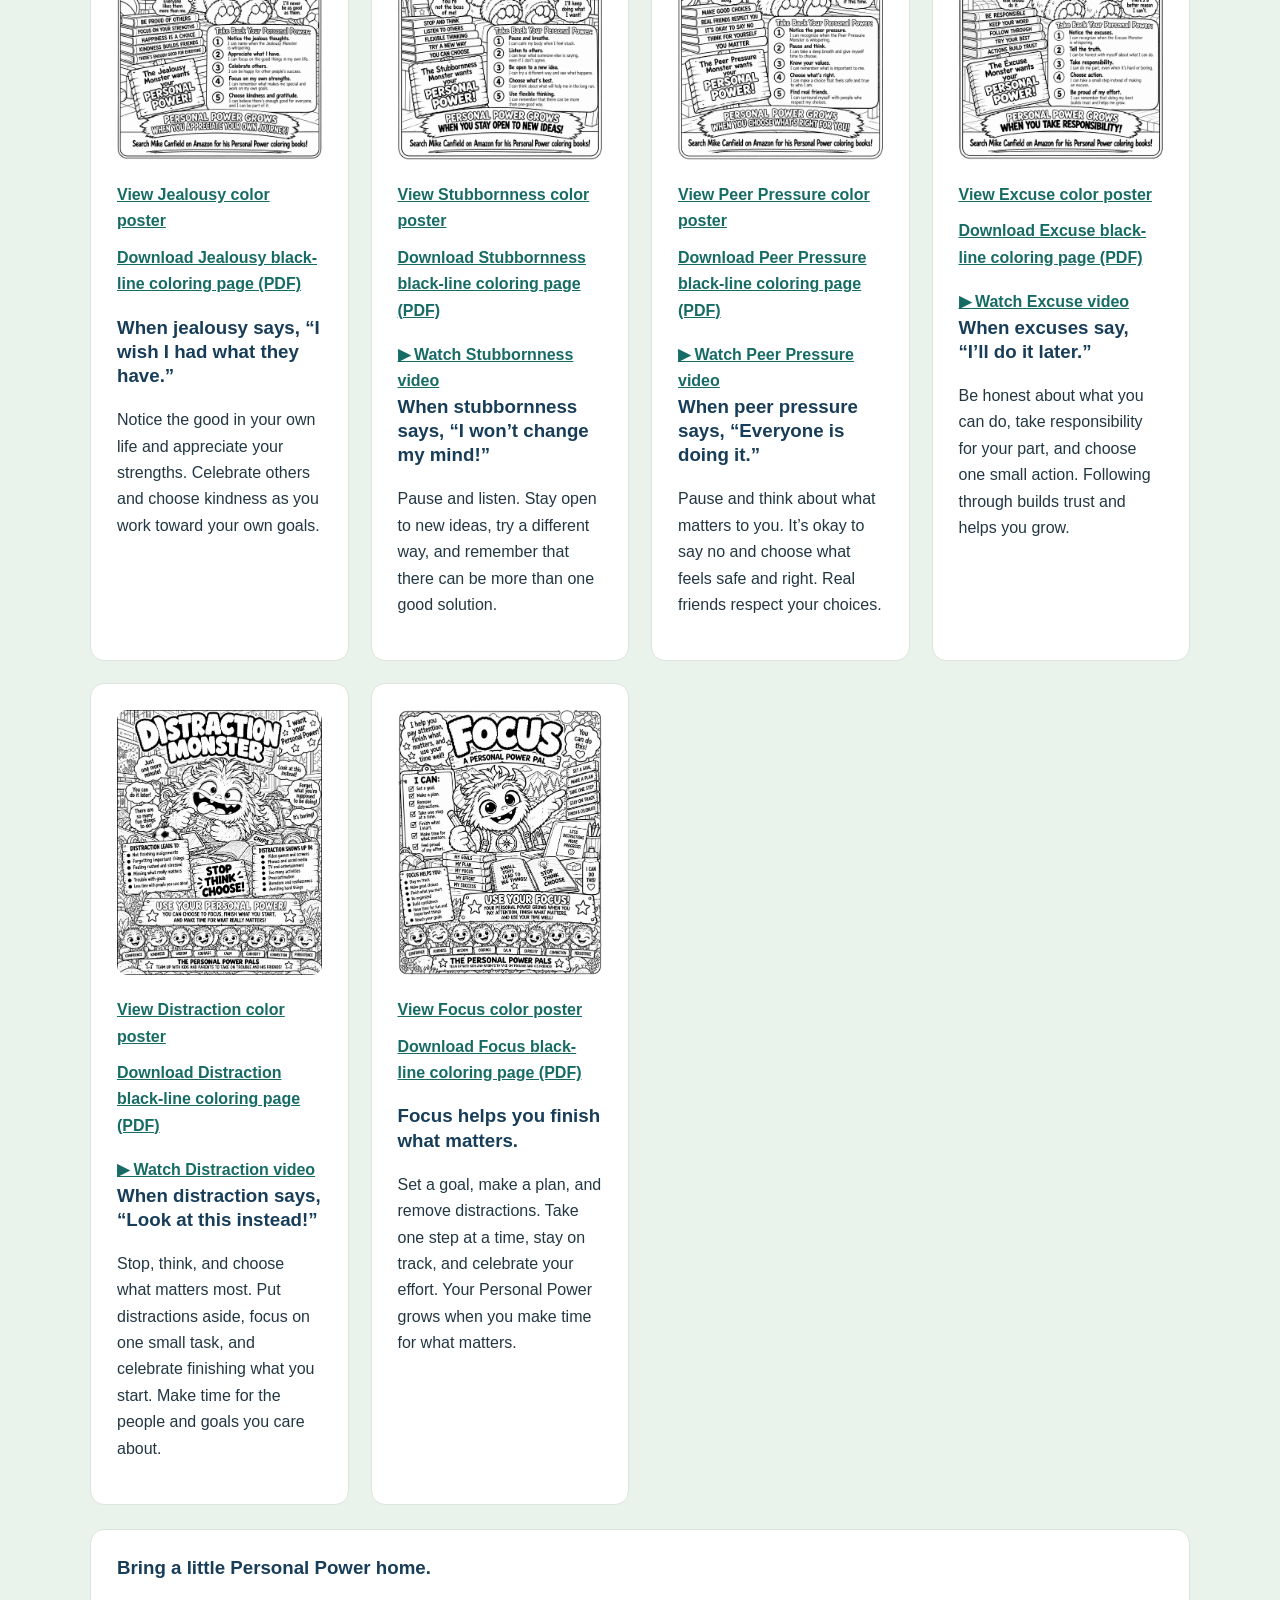
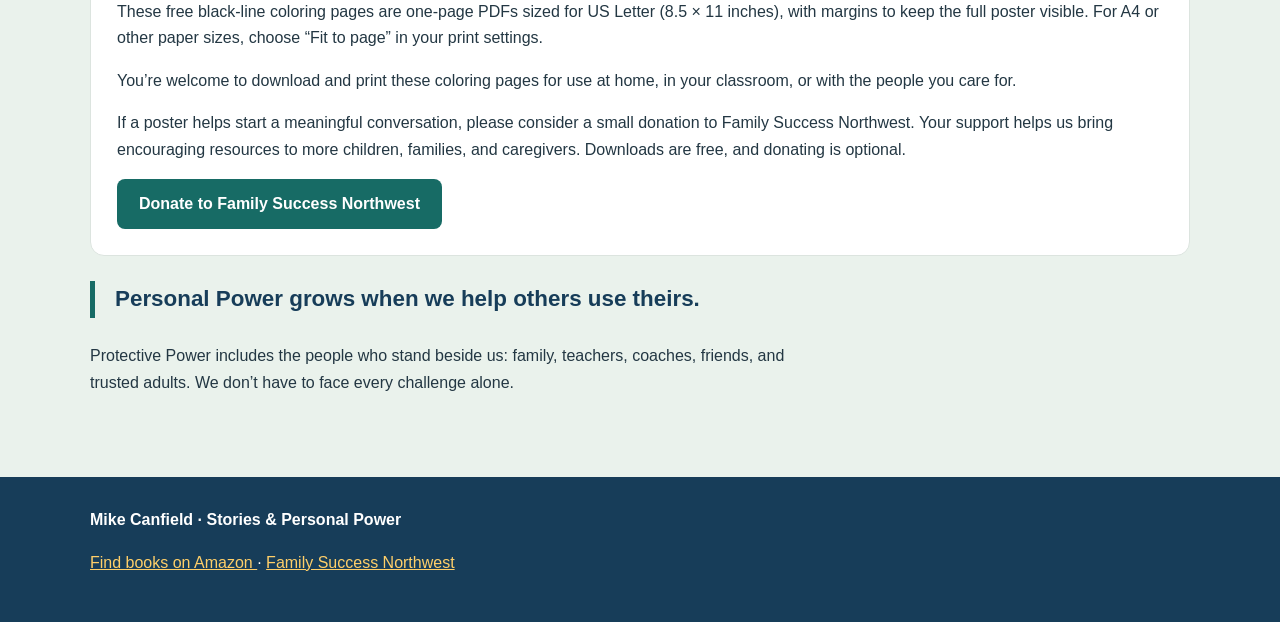
==== commit f3eb2680: "Add Courage and Excuse Monster jigsaw puzzles" ====
--- a/coloring-pages.html
+++ b/coloring-pages.html
@@ -15,6 +15,7 @@
         <a href="index.html#books">Books</a>
         <a href="posters.html">Posters</a>
         <a href="coloring-pages.html" aria-current="page">Coloring Pages</a>
+        <a href="puzzle.html">Jigsaw Puzzle</a>
         <a href="index.html#wisdom">Video Library</a>
         <a href="index.html#families">For Families</a>
         <a href="index.html#about">About Mike</a>
@@ -143,7 +144,7 @@
           <article class="card" id="distraction-monster">
             <img class="idea-card-illustration" src="assets/coloring/distraction-monster.png" width="1102" height="1427" loading="lazy" alt="Distraction Monster black-line coloring page">
             <div class="poster-downloads"><a href="posters.html#distraction-monster">View Distraction color poster</a><a href="assets/printable/distraction-monster-blackline.pdf" download="Distraction-Monster-Coloring-Poster.pdf">Download Distraction black-line coloring page (PDF)</a></div>
-            <a class="book-video-link" href="assets/videos/distraction-monster.mp4" data-video-file="assets/videos/distraction-monster.mp4" data-video-title="Distraction Monster" data-video-poster="assets/videos/posters/distraction-monster.jpg" data-video-aspect="landscape" aria-haspopup="dialog">▶ Watch Distraction video</a>
+            <a class="book-video-link" href="assets/videos/distraction-monster-v2.mp4" data-video-file="assets/videos/distraction-monster-v2.mp4" data-video-title="Distraction Monster" data-video-poster="assets/videos/posters/distraction-monster-v2.jpg" data-video-aspect="landscape" aria-haspopup="dialog">▶ Watch Distraction video</a>
             <h3>When distraction says, “Look at this instead!”</h3>
             <p>Stop, think, and choose what matters most. Put distractions aside, focus on one small task, and celebrate finishing what you start. Make time for the people and goals you care about.</p>
           </article>
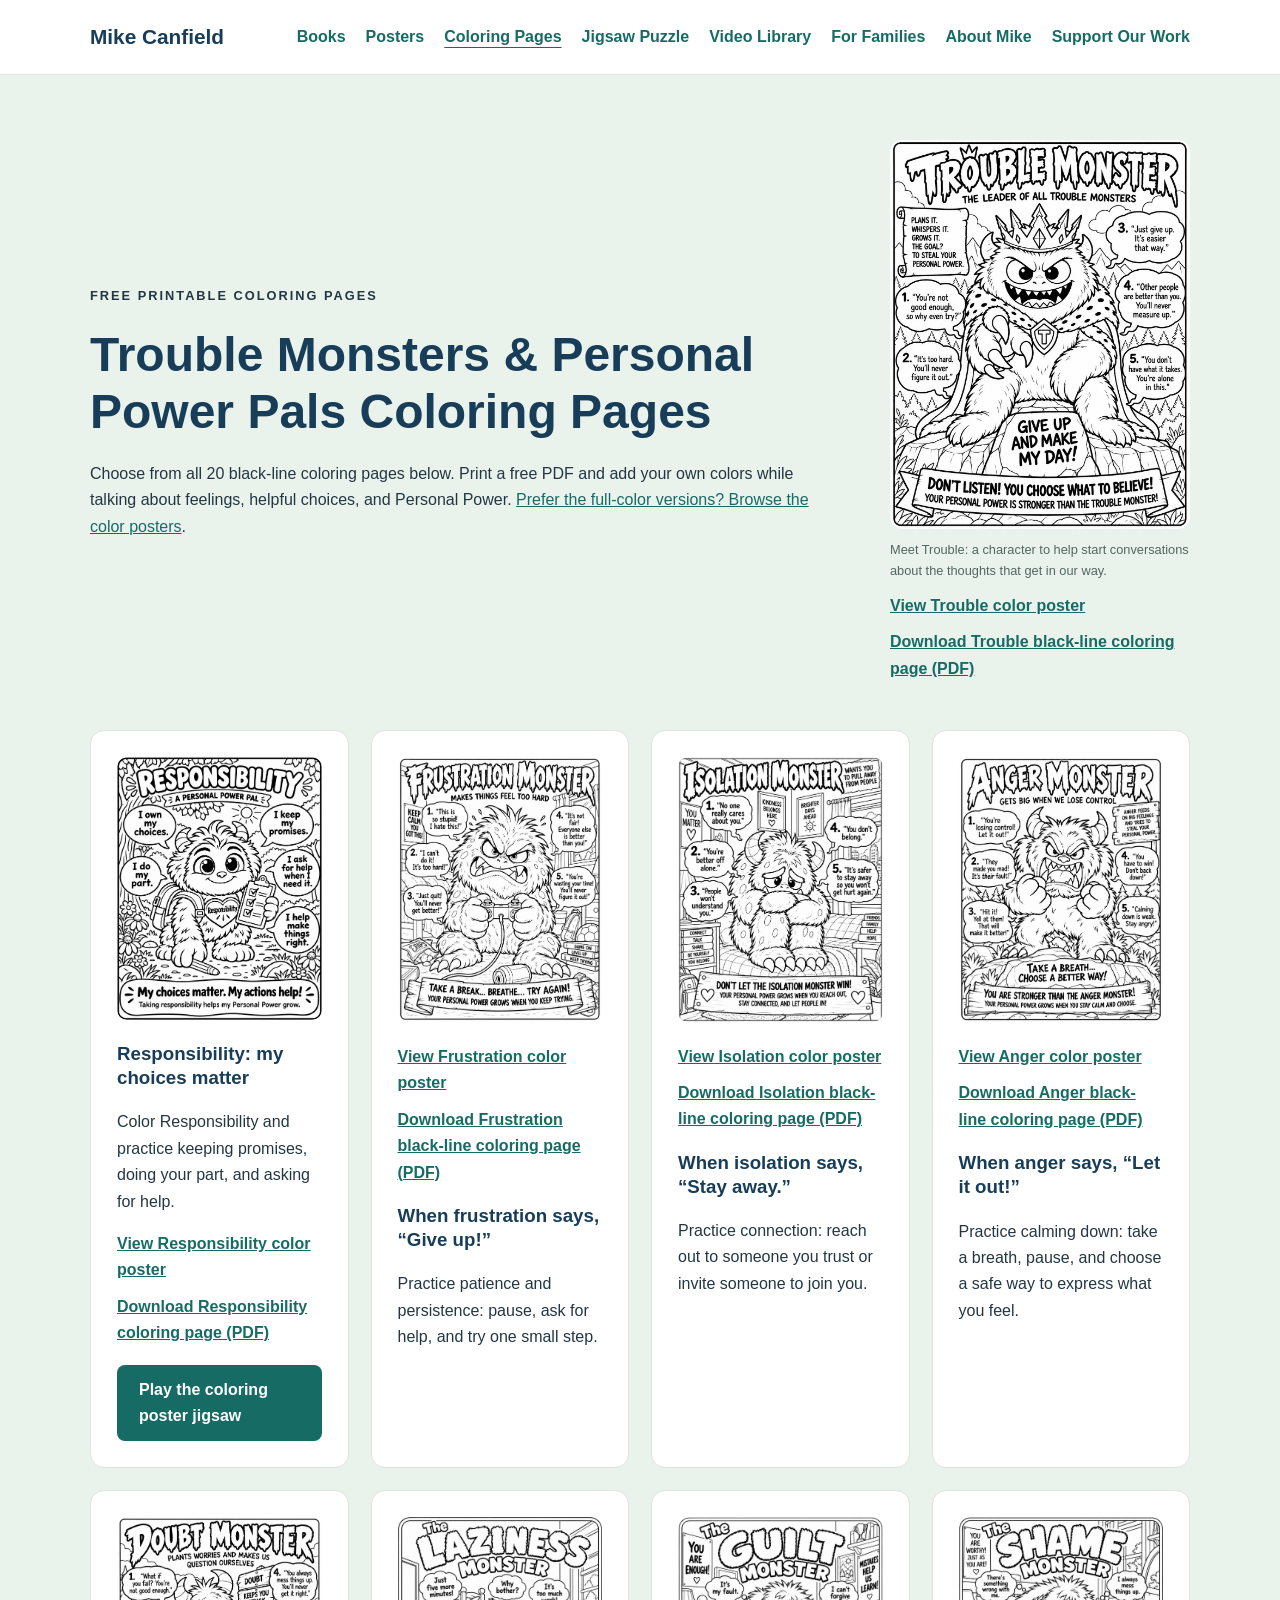
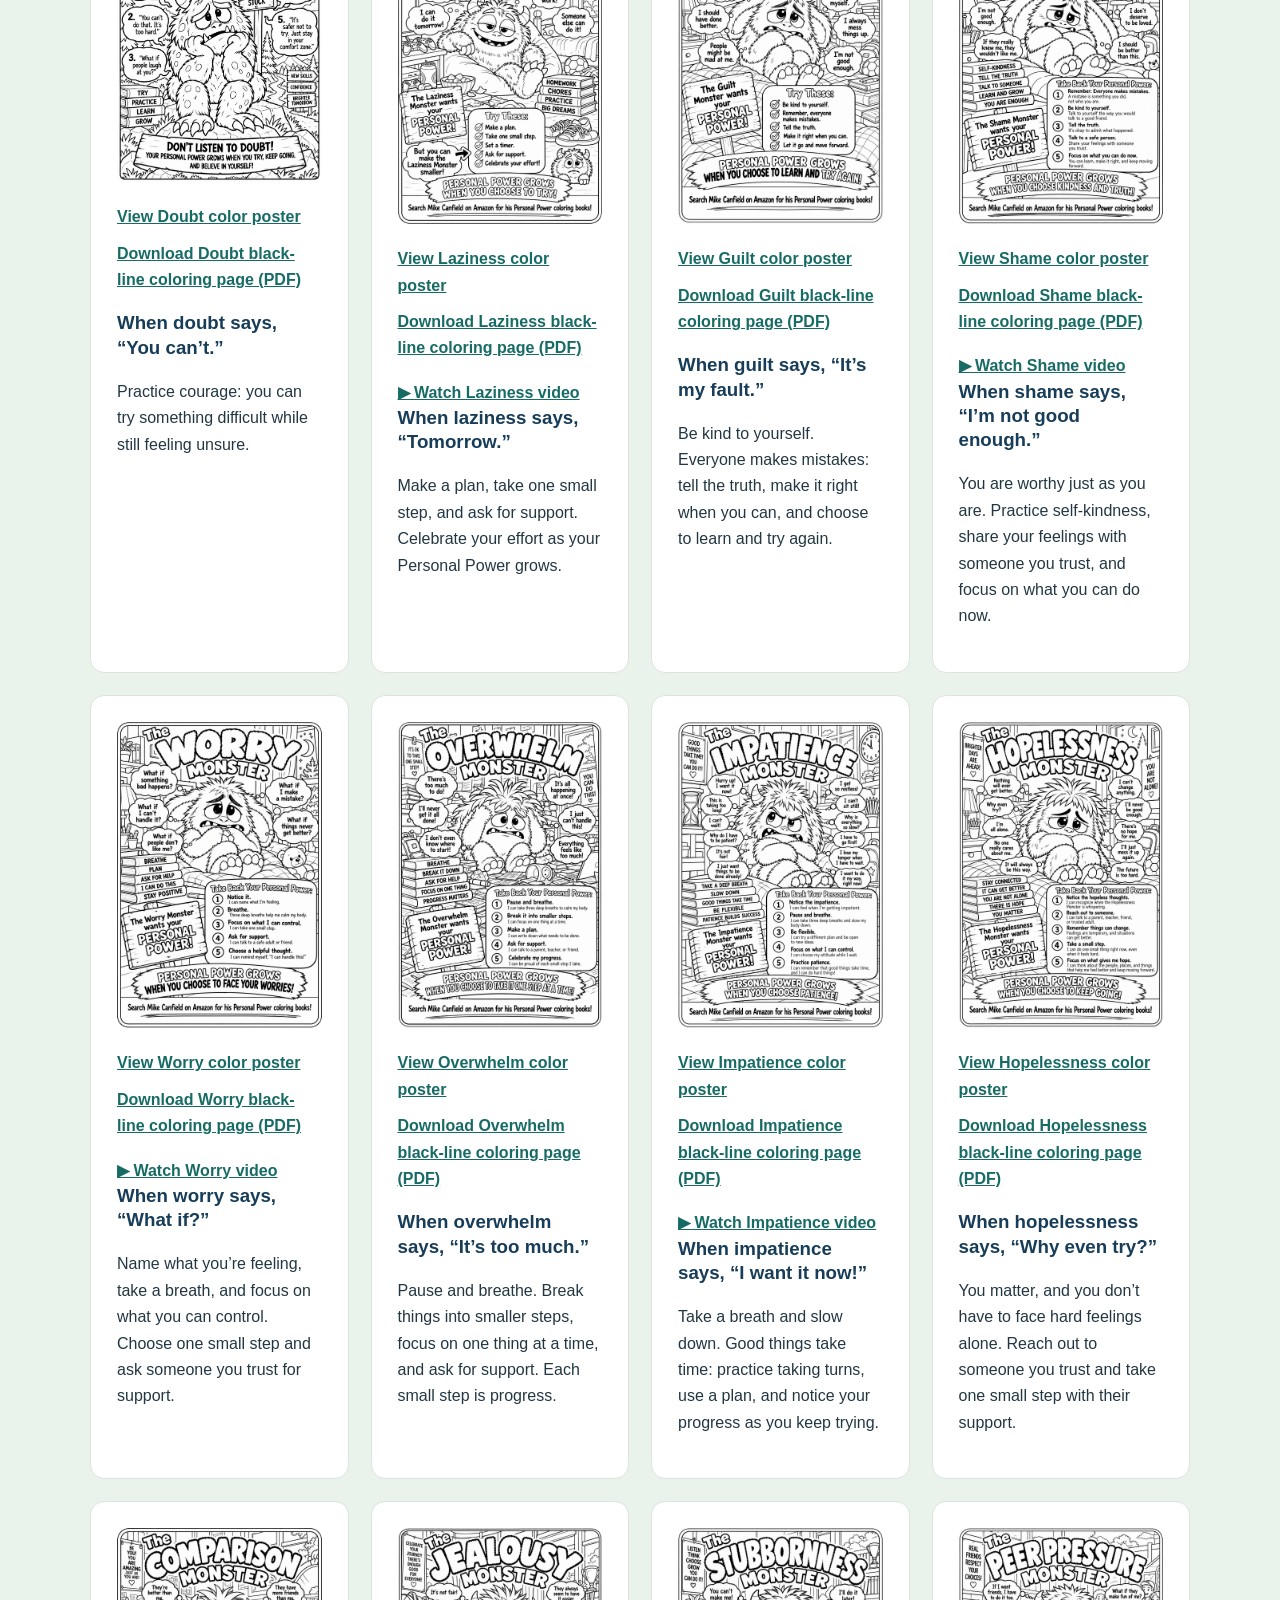
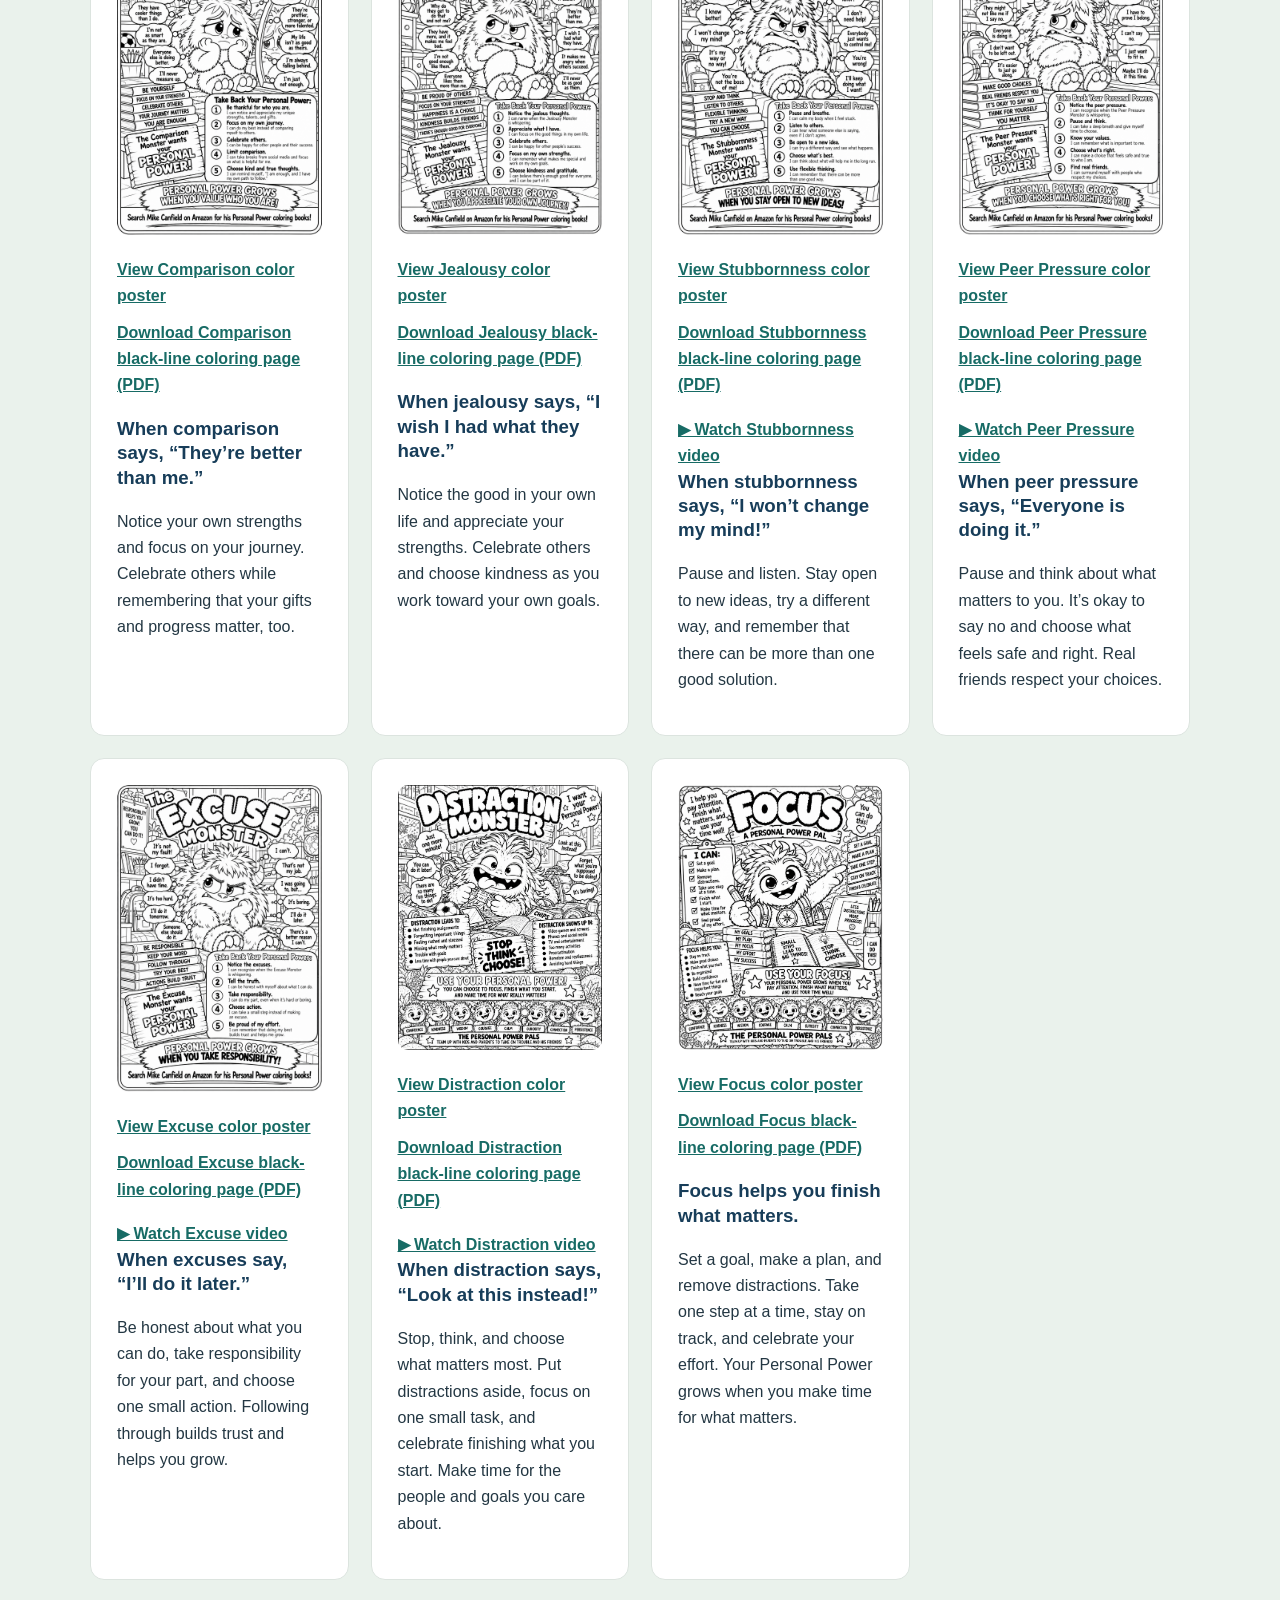
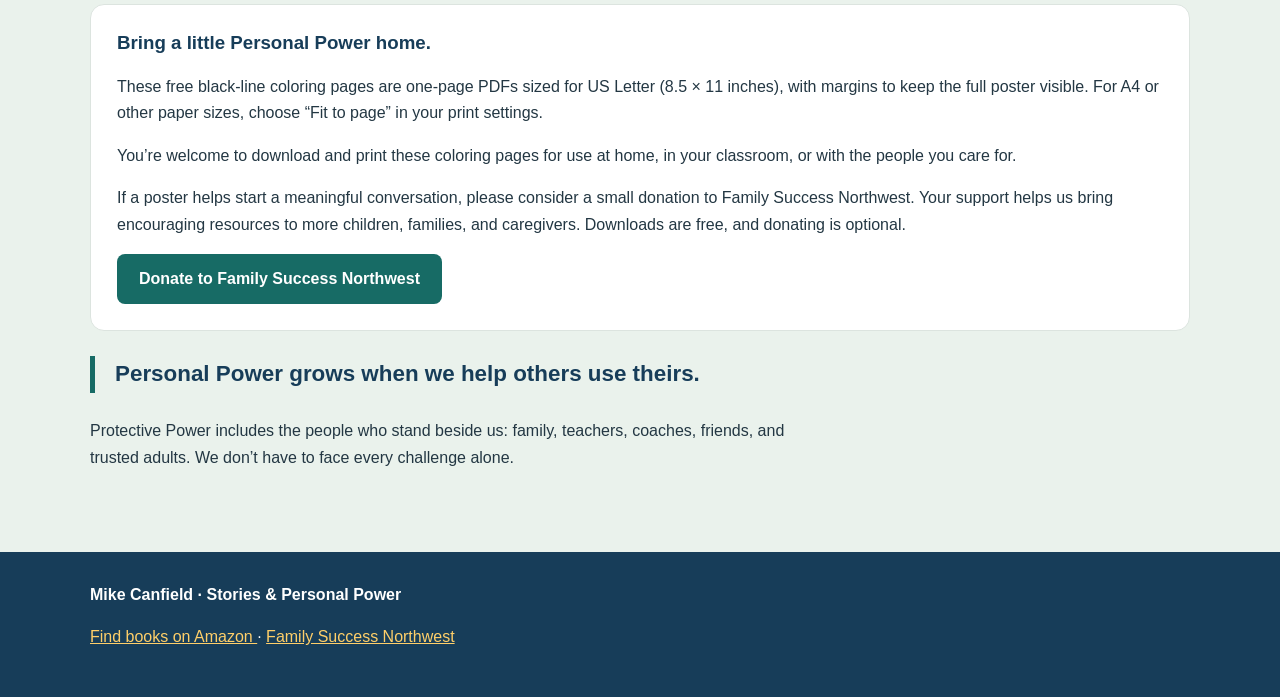
==== commit c6d73c16: "Add Responsibility video, printable posters, and jigsaws" ====
--- a/coloring-pages.html
+++ b/coloring-pages.html
@@ -3,7 +3,7 @@
 <head>
   <meta charset="UTF-8">
   <meta name="viewport" content="width=device-width, initial-scale=1">
-  <meta name="description" content="Download 19 free black-line Trouble Monsters and Personal Power Pals coloring pages. Print one-page PDFs for home, classrooms, and family activities.">
+  <meta name="description" content="Download 20 free black-line Trouble Monsters and Personal Power Pals coloring pages. Print one-page PDFs for home, classrooms, and family activities.">
   <title>Free Coloring Pages | Mike Canfield</title>
   <link rel="stylesheet" href="assets/site.css">
 </head>
@@ -29,11 +29,17 @@
         <div class="ideas-introduction">
           <div><div class="eyebrow">Free printable coloring pages</div>
         <h1 class="poster-page-title">Trouble Monsters &amp; Personal Power Pals Coloring Pages</h1>
-        <p class="intro">Choose from all 19 black-line coloring pages below. Print a free PDF and add your own colors while talking about feelings, helpful choices, and Personal Power. <a href="posters.html">Prefer the full-color versions? Browse the color posters</a>.</p></div>
+        <p class="intro">Choose from all 20 black-line coloring pages below. Print a free PDF and add your own colors while talking about feelings, helpful choices, and Personal Power. <a href="posters.html">Prefer the full-color versions? Browse the color posters</a>.</p></div>
           <figure class="ideas-illustration" id="trouble-monster"><img src="assets/coloring/trouble-monster.png" width="1102" height="1427" loading="lazy" alt="Trouble Monster black-line coloring page"><figcaption>Meet Trouble: a character to help start conversations about the thoughts that get in our way.</figcaption><div class="poster-downloads"><a href="posters.html#trouble-monster">View Trouble color poster</a><a href="assets/printable/trouble-monster-blackline.pdf" download="Trouble-Monster-Coloring-Poster.pdf">Download Trouble black-line coloring page (PDF)</a></div></figure>
         </div>
 
         <div class="grid">
+          <article class="card" id="responsibility-pal">
+            <img class="idea-card-illustration" src="assets/coloring/responsibility-pal.png" loading="lazy" alt="Responsibility Personal Power Pal black-line coloring page">
+            <h3>Responsibility: my choices matter</h3><p>Color Responsibility and practice keeping promises, doing your part, and asking for help.</p>
+            <div class="poster-downloads"><a href="posters.html#responsibility-pal">View Responsibility color poster</a><a href="assets/printable/responsibility-pal-blackline.pdf" download="Responsibility-Pal-Coloring-Poster.pdf">Download Responsibility coloring page (PDF)</a></div>
+            <a class="button" href="puzzle.html?poster=responsibility-coloring">Play the coloring poster jigsaw</a>
+          </article>
           <article class="card" id="frustration-monster">
             <img class="idea-card-illustration" src="assets/coloring/frustration-monster.png" width="1102" height="1427" loading="lazy" alt="Frustration Monster black-line coloring page">
             <div class="poster-downloads"><a href="posters.html#frustration-monster">View Frustration color poster</a><a href="assets/printable/frustration-monster-blackline.pdf" download="Frustration-Monster-Coloring-Poster.pdf">Download Frustration black-line coloring page (PDF)</a></div>
@@ -65,7 +71,7 @@
           <article class="card" id="laziness-monster">
             <img class="idea-card-illustration" src="assets/coloring/laziness-monster.png" width="1024" height="1536" loading="lazy" alt="Laziness Monster black-line coloring page">
             <div class="poster-downloads"><a href="posters.html#laziness-monster">View Laziness color poster</a><a href="assets/printable/laziness-monster-blackline.pdf" download="Laziness-Monster-Coloring-Poster.pdf">Download Laziness black-line coloring page (PDF)</a></div>
-            <a class="book-video-link" href="assets/videos/laziness-first-step.mp4" data-video-file="assets/videos/laziness-first-step.mp4" data-video-title="The Laziness Monster: Take the First Step" data-video-poster="assets/videos/posters/laziness-first-step.jpg" data-video-ratio="1080 / 1920" aria-haspopup="dialog">▶ Watch Laziness video</a>
+            <a class="book-video-link" href="assets/videos/laziness-first-step.mp4" data-video-file="assets/videos/laziness-first-step.mp4" data-video-title="The Laziness Monster: Take the First Step" data-video-poster="assets/videos/posters/laziness-first-step.jpg" data-video-ratio="1080 / 2020" aria-haspopup="dialog">▶ Watch Laziness video</a>
             <h3>When laziness says, “Tomorrow.”</h3>
             <p>Make a plan, take one small step, and ask for support. Celebrate your effort as your Personal Power grows.</p>
           </article>
--- a/assets/site.css
+++ b/assets/site.css
@@ -38,7 +38,7 @@
     nav { display: flex; flex-wrap: wrap; gap: 20px; }
     nav a { text-decoration: none; font-weight: bold; }
     .site-banner { margin: 0; background: #071e3d; }
-    .site-banner img { display: block; width: 100%; height: auto; }
+    .site-banner img, .site-banner video { display: block; width: 100%; height: auto; }
     .hero { background: var(--blue); color: white; padding: 85px 0; }
     .eyebrow {
       text-transform: uppercase;
@@ -94,7 +94,7 @@
     .book-empty { padding: 24px; background: #edf3eb; border-radius: 12px; }
     .book-empty h3 { margin-top: 0; }
     .site-banner { padding: 30px 0; background: var(--cream); }
-    .site-banner img { width: min(1100px, 90%); margin: auto; border-radius: 16px; }
+    .site-banner img, .site-banner video { width: min(1100px, 90%); margin: auto; border-radius: 16px; }
     @media (max-width: 800px) {
       .caregiver-opening { grid-template-columns: 1fr; gap: 24px; }
       .caregiver-hero { padding: 40px 0; }
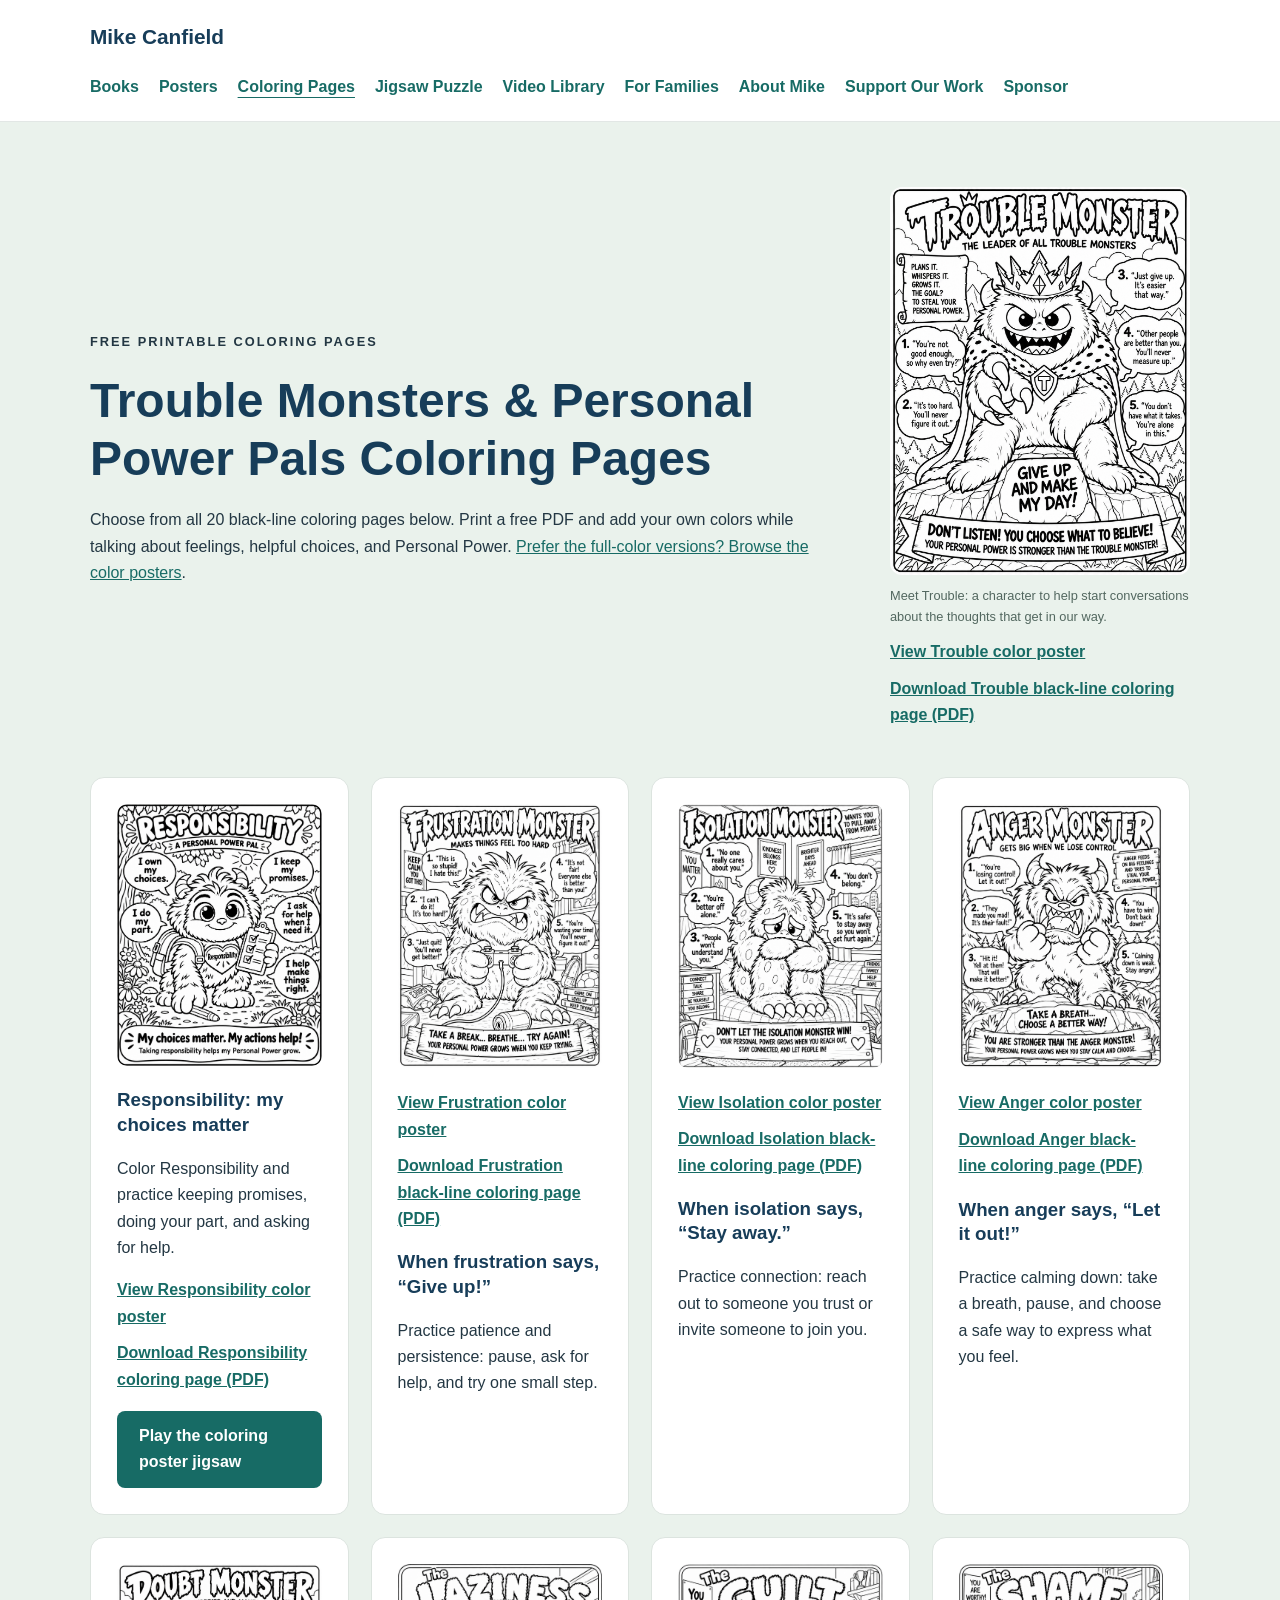
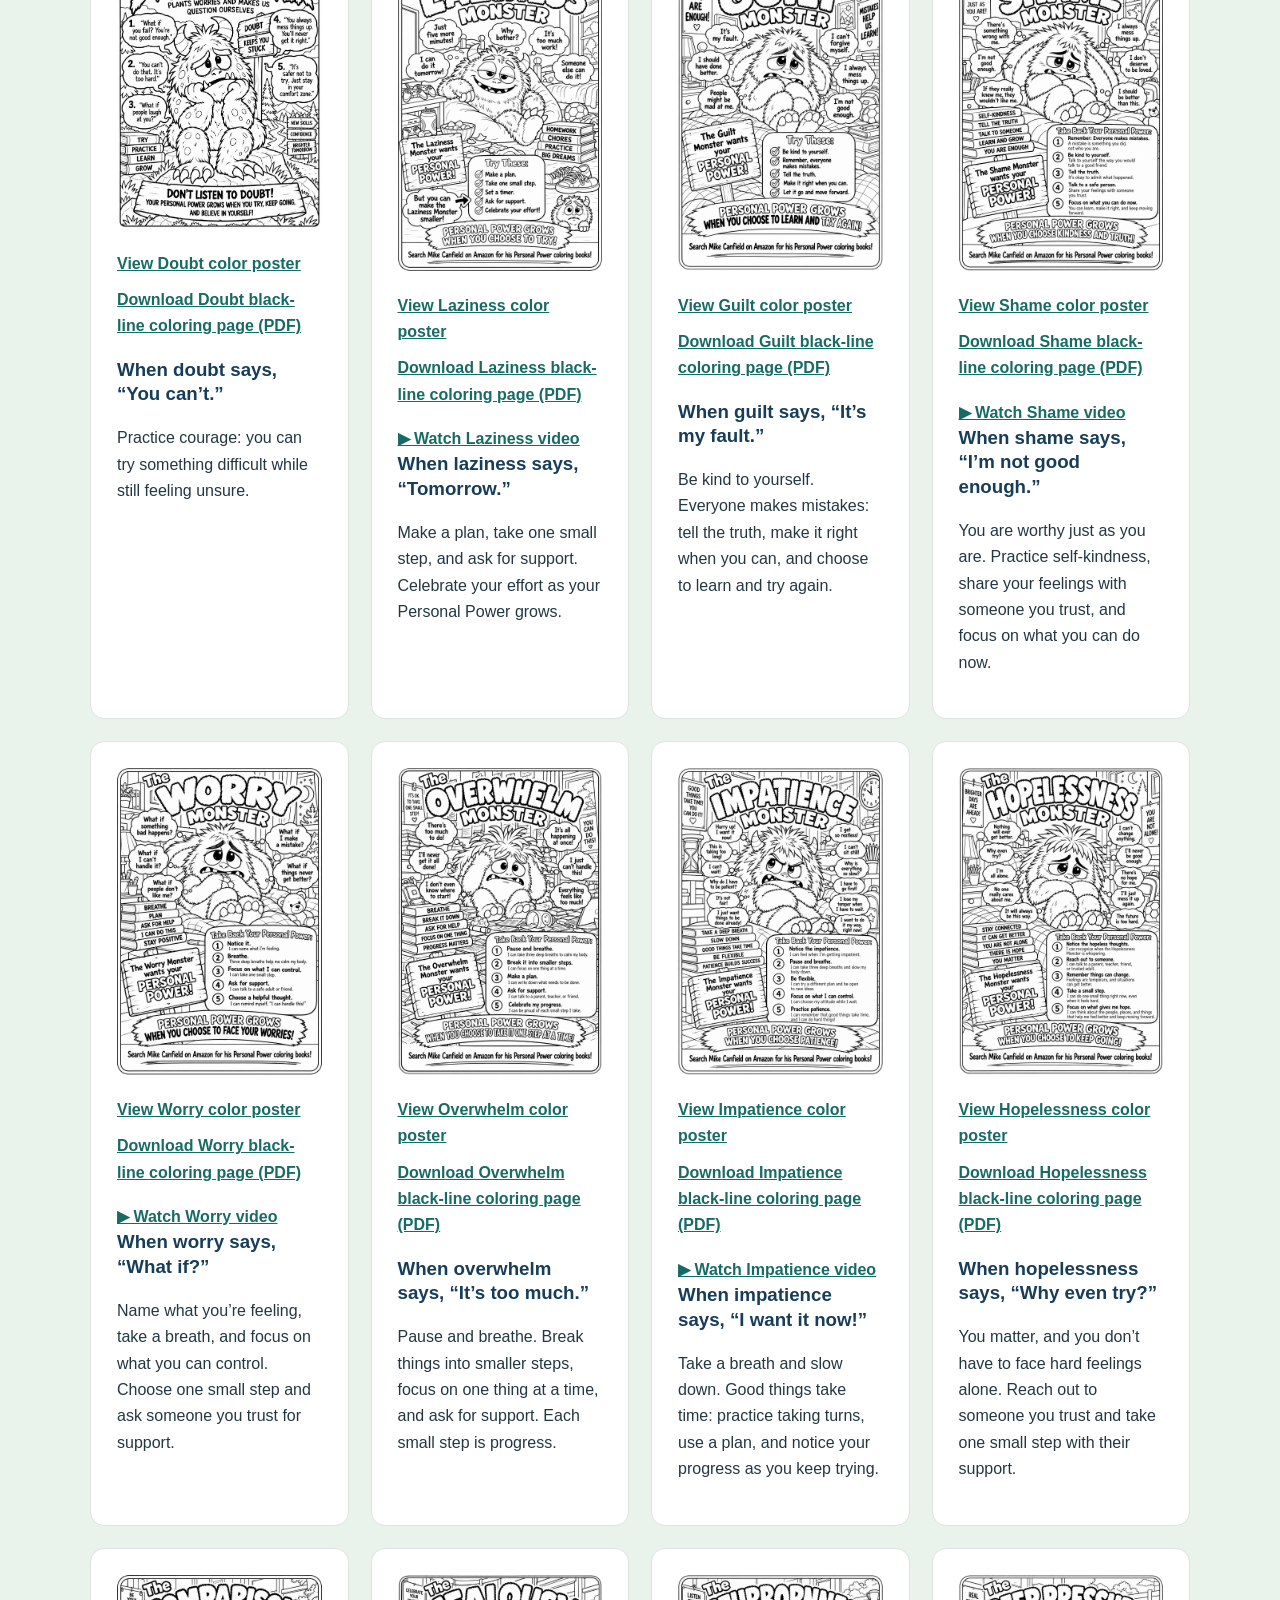
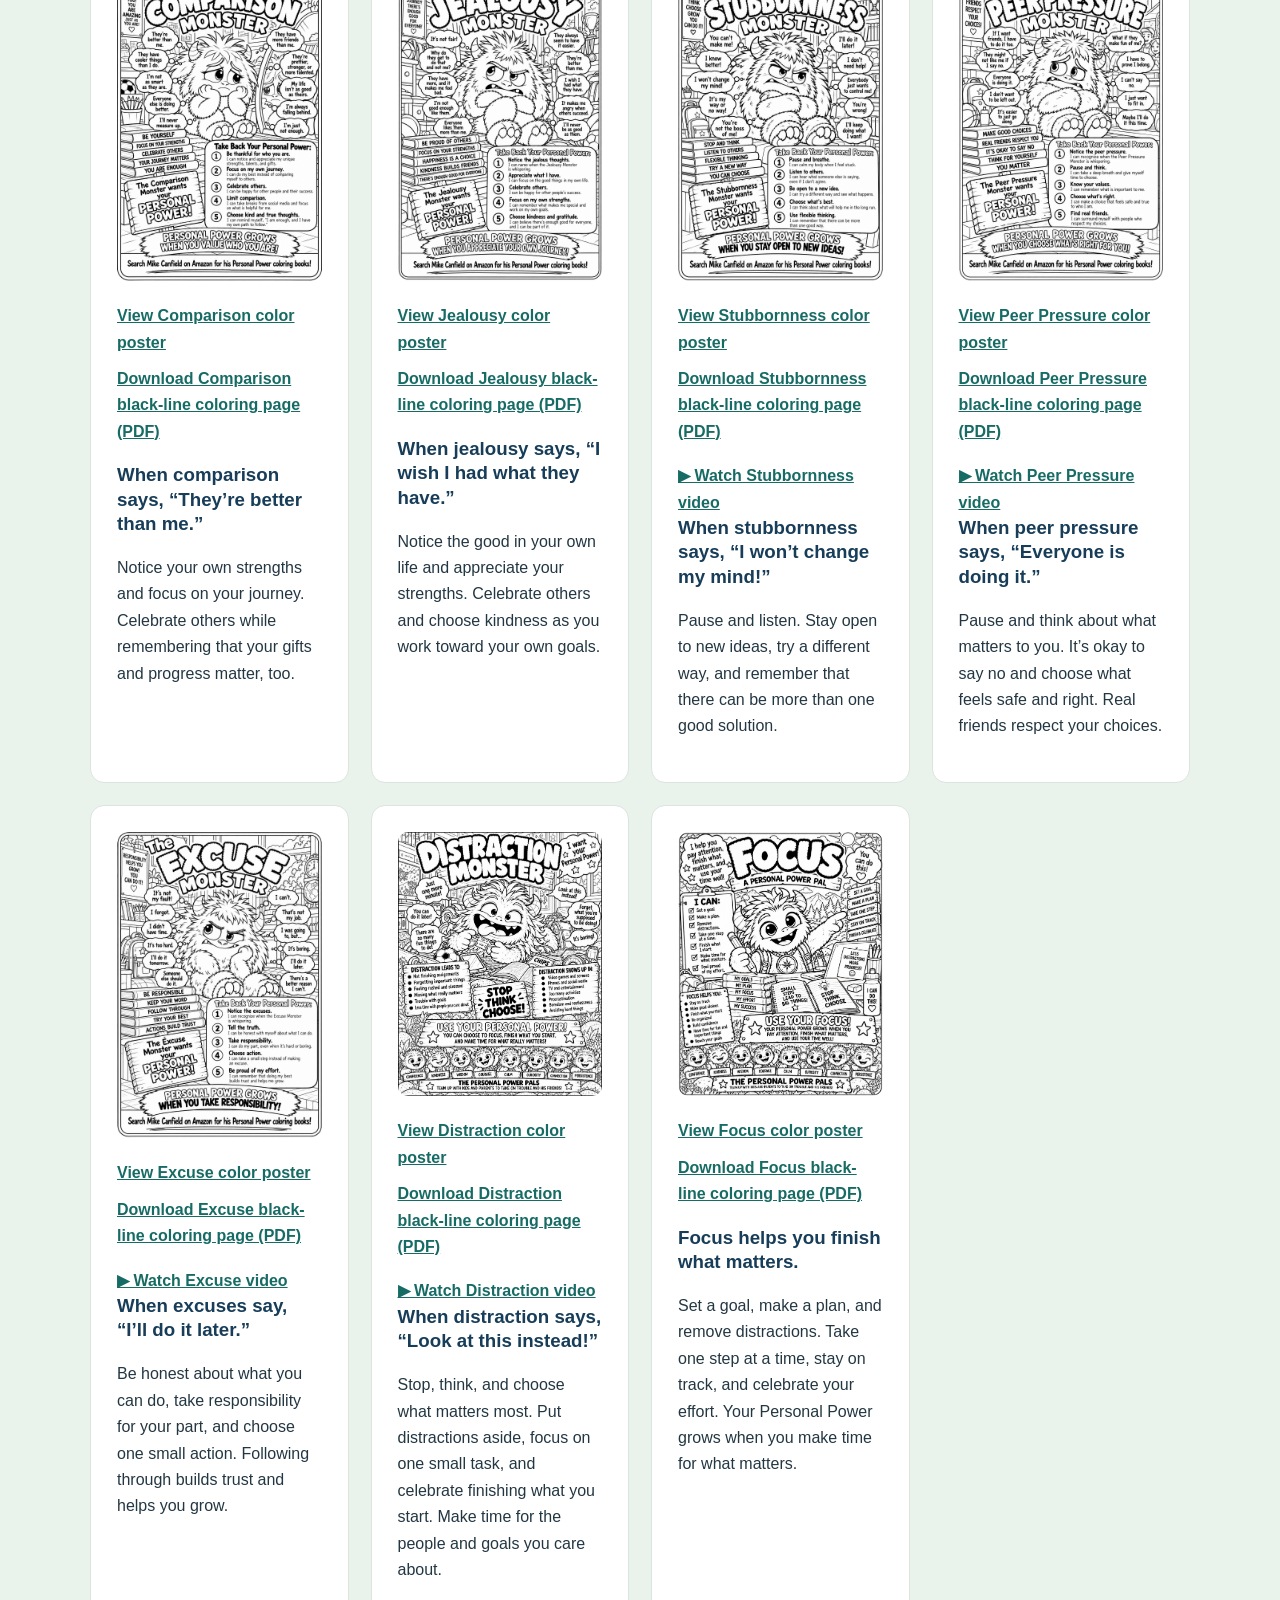
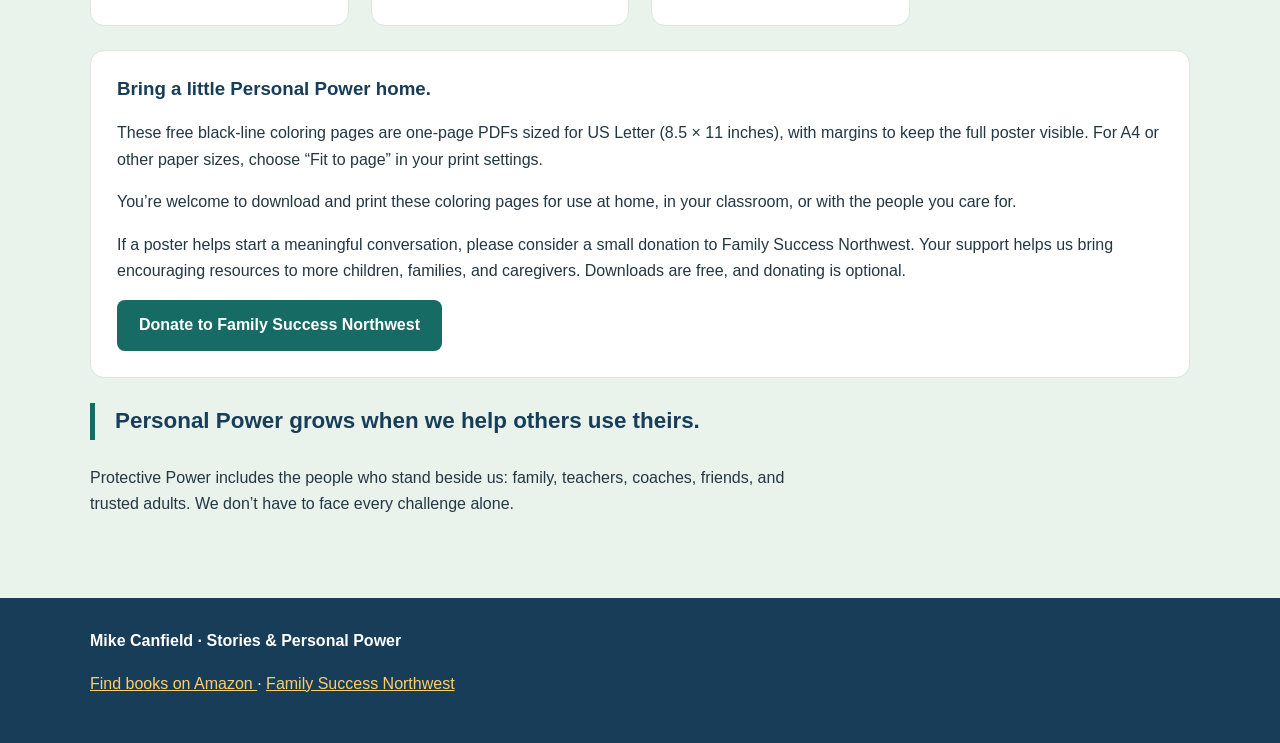
==== commit a4585b16: "Add Complete Auto Repair sponsor page" ====
--- a/coloring-pages.html
+++ b/coloring-pages.html
@@ -20,6 +20,7 @@
         <a href="index.html#families">For Families</a>
         <a href="index.html#about">About Mike</a>
         <a href="index.html#support">Support Our Work</a>
+        <a href="sponsor.html">Sponsor</a>
       </nav>
     </div>
   </header>
--- a/assets/site.css
+++ b/assets/site.css
@@ -218,6 +218,27 @@
       html { scroll-behavior: auto; }
     }
 nav a[aria-current="page"] { text-decoration: underline; text-underline-offset: 5px; }
+
+.sponsor-spot {
+  display: grid;
+  grid-template-columns: minmax(0, 1fr) minmax(0, 360px);
+  align-items: start;
+  gap: clamp(24px, 6vw, 72px);
+  max-width: 920px;
+}
+
+.sponsor-spot video {
+  display: block;
+  width: 100%;
+  height: auto;
+  border-radius: 16px;
+  background: #000;
+}
+
+@media (max-width: 680px) {
+  .sponsor-spot { grid-template-columns: minmax(0, 1fr); }
+  .sponsor-spot video { max-width: 360px; justify-self: center; }
+}
 .poster-page-title { font-size: clamp(2rem, 5vw, 3rem); line-height: 1.2; color: var(--blue); }
 .video-art.portrait-preview img { position: absolute; inset: 0; }
 .free-book-feature { display: grid; grid-template-columns: minmax(250px, 340px) 1fr; gap: 48px; align-items: center; }
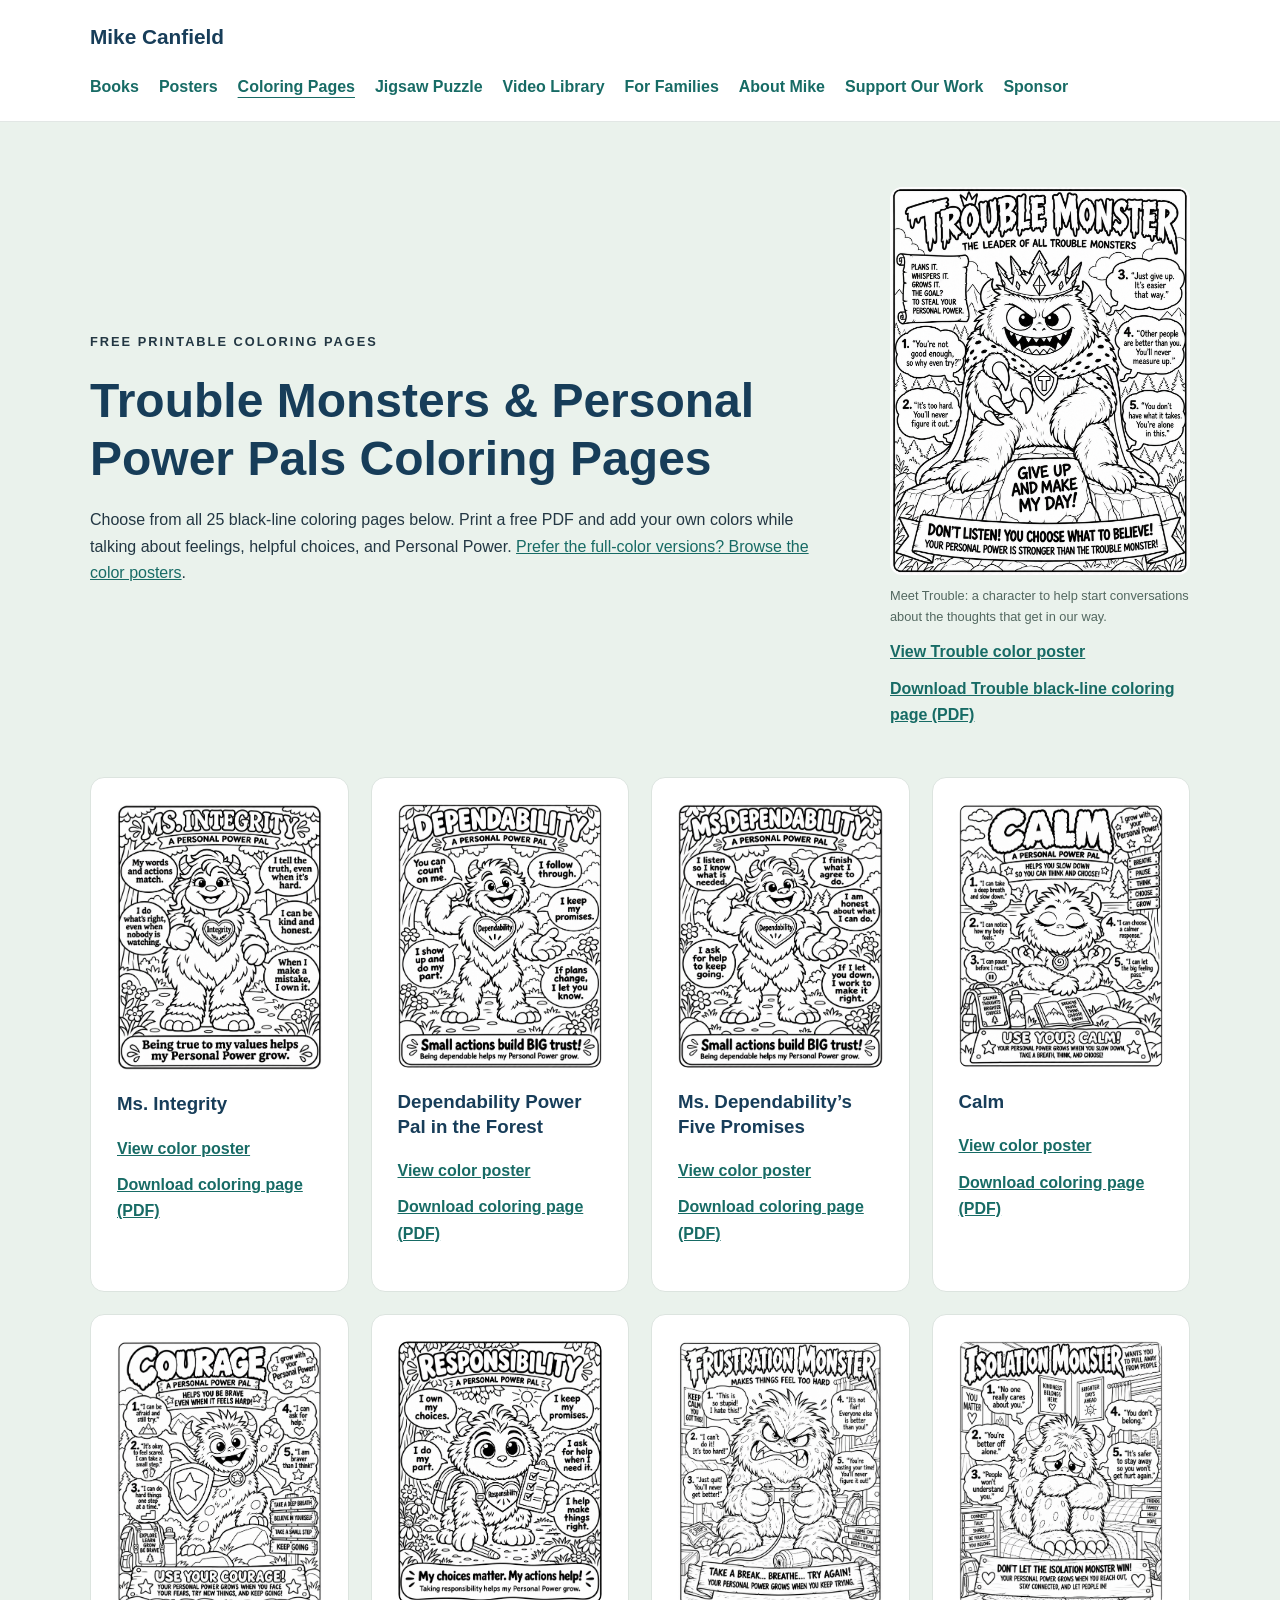
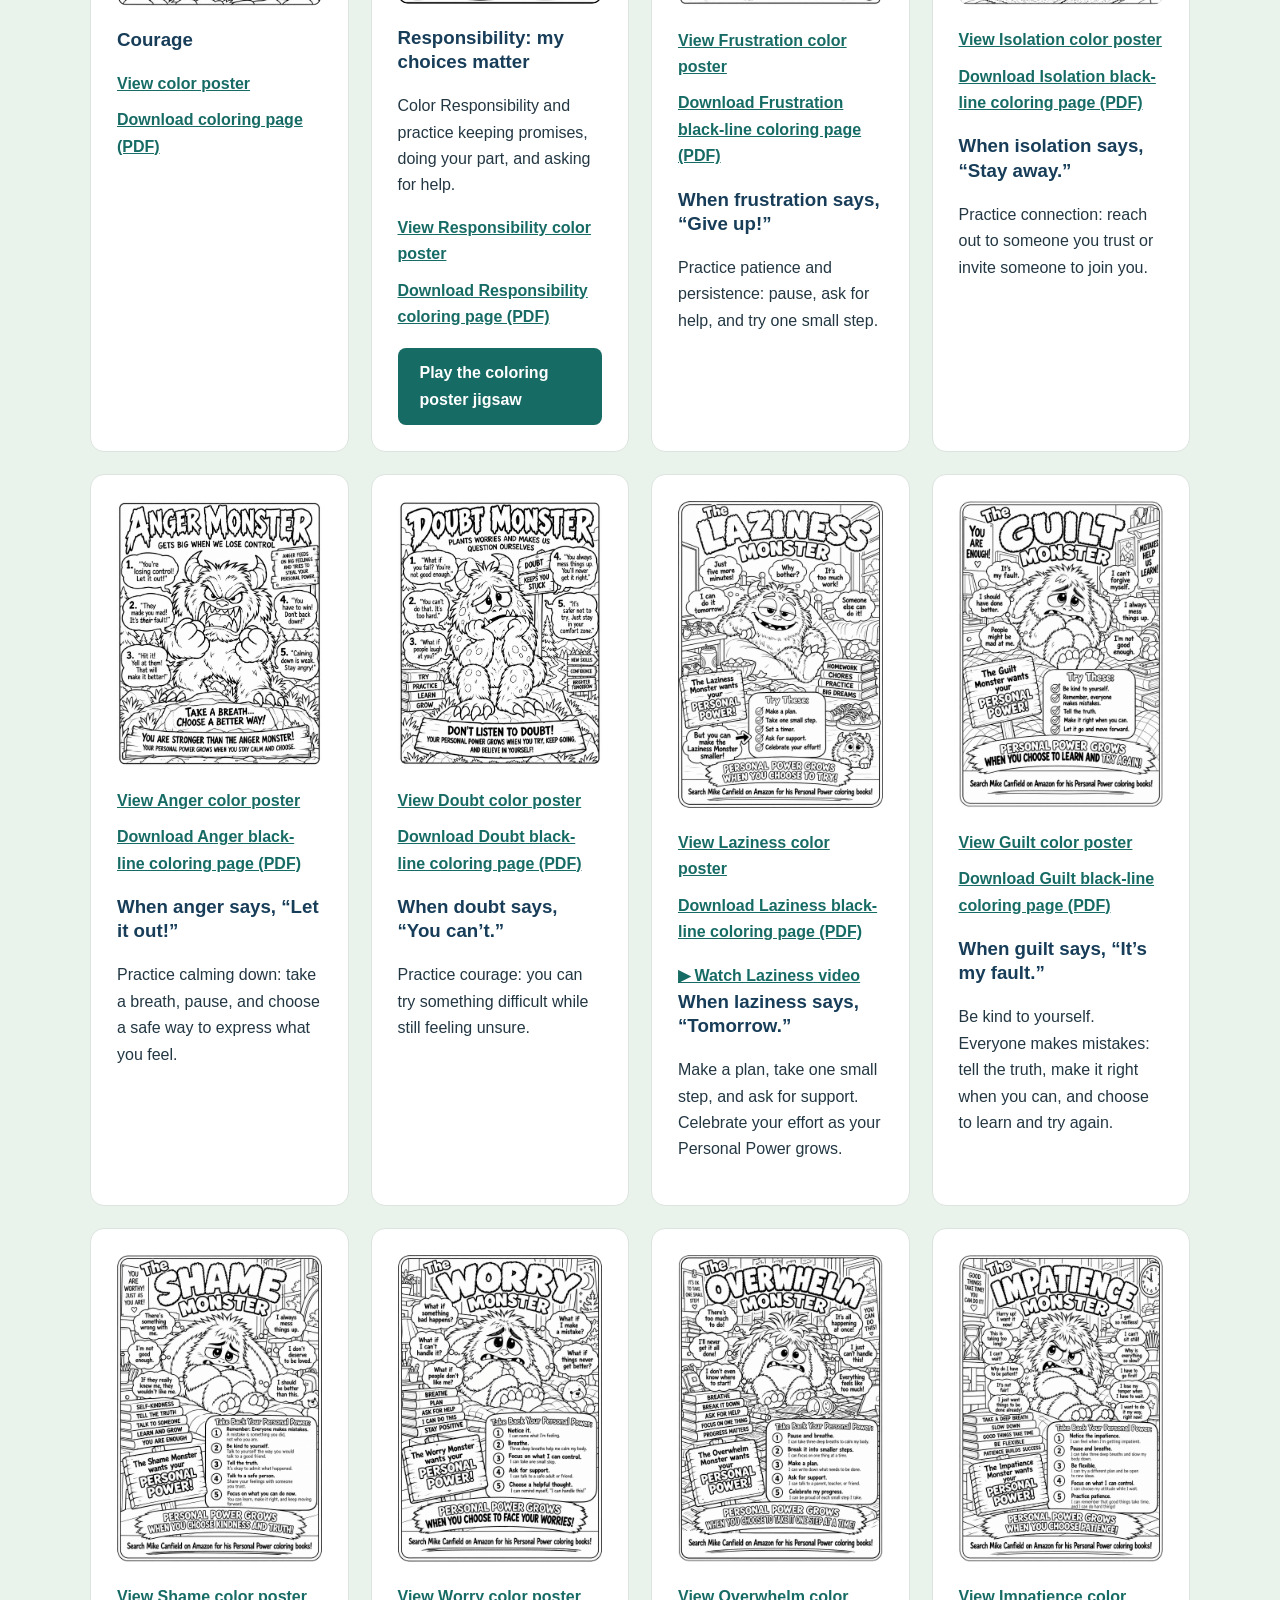
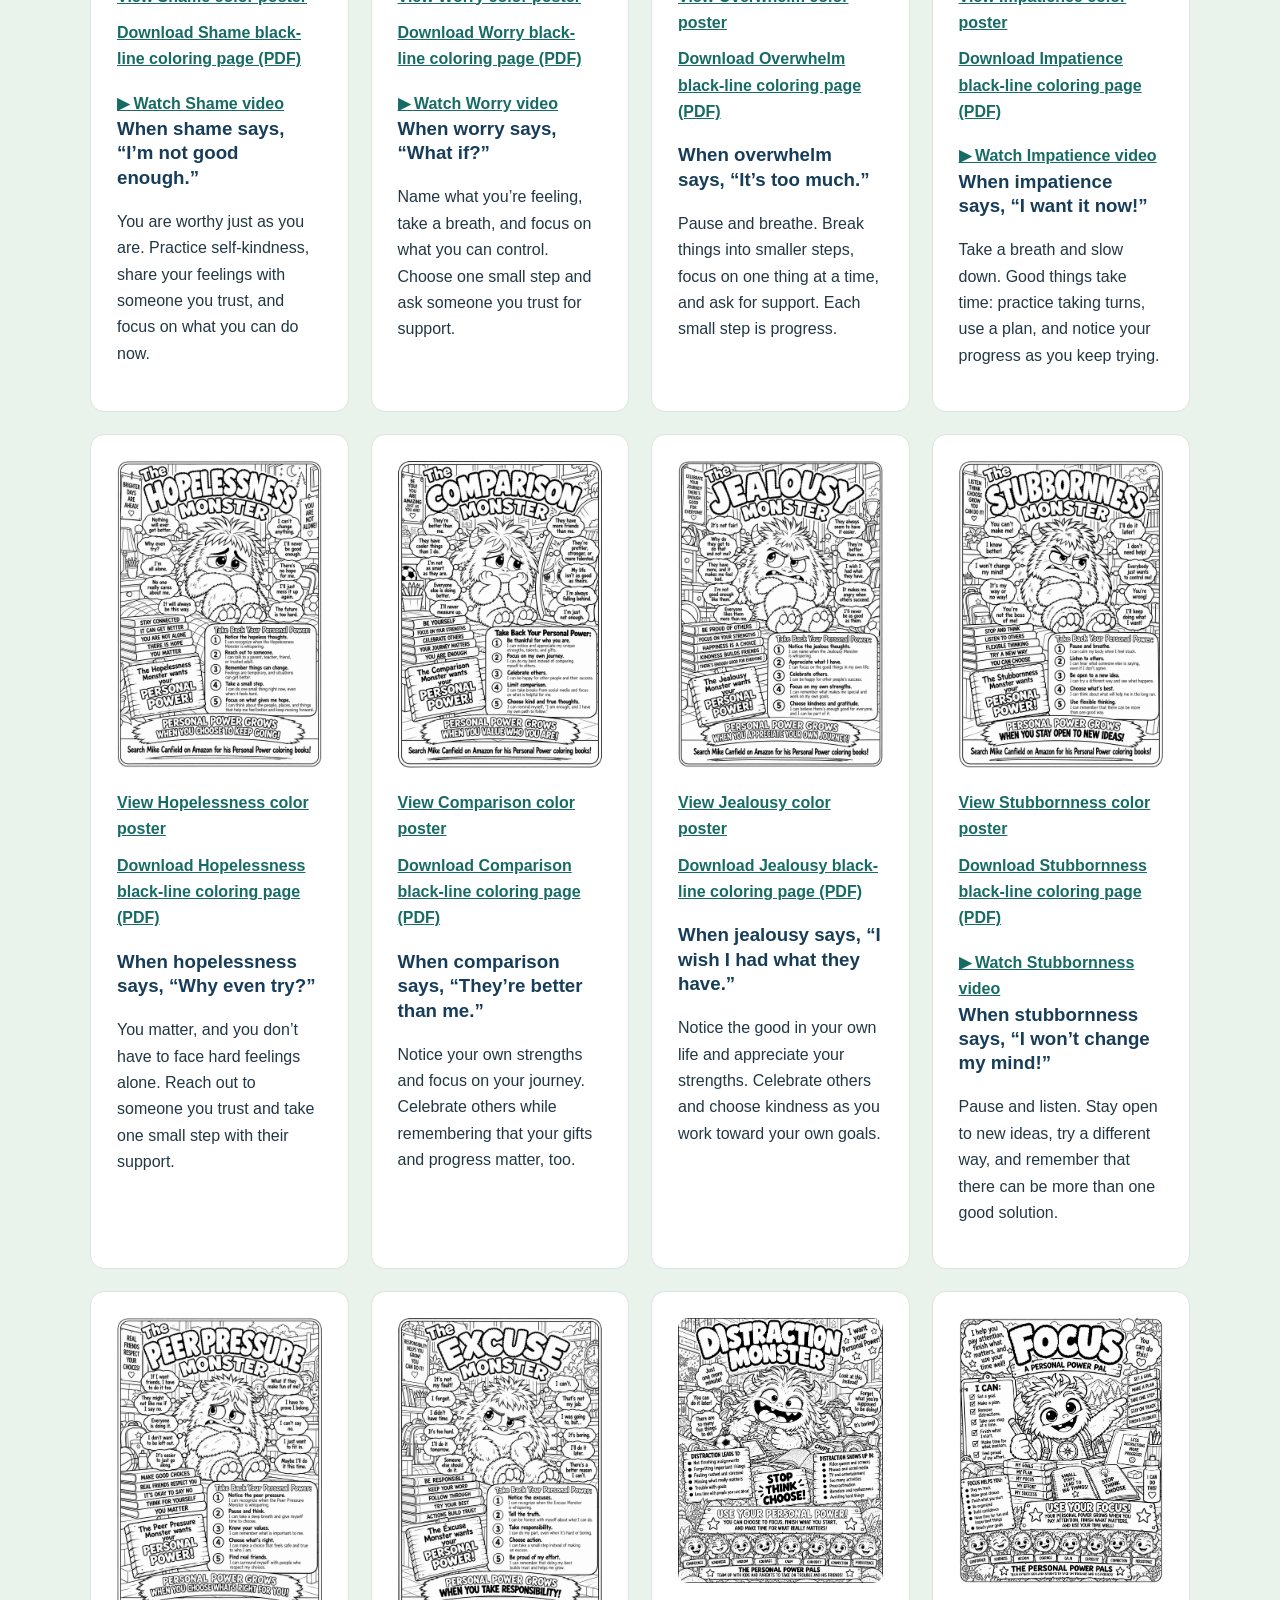
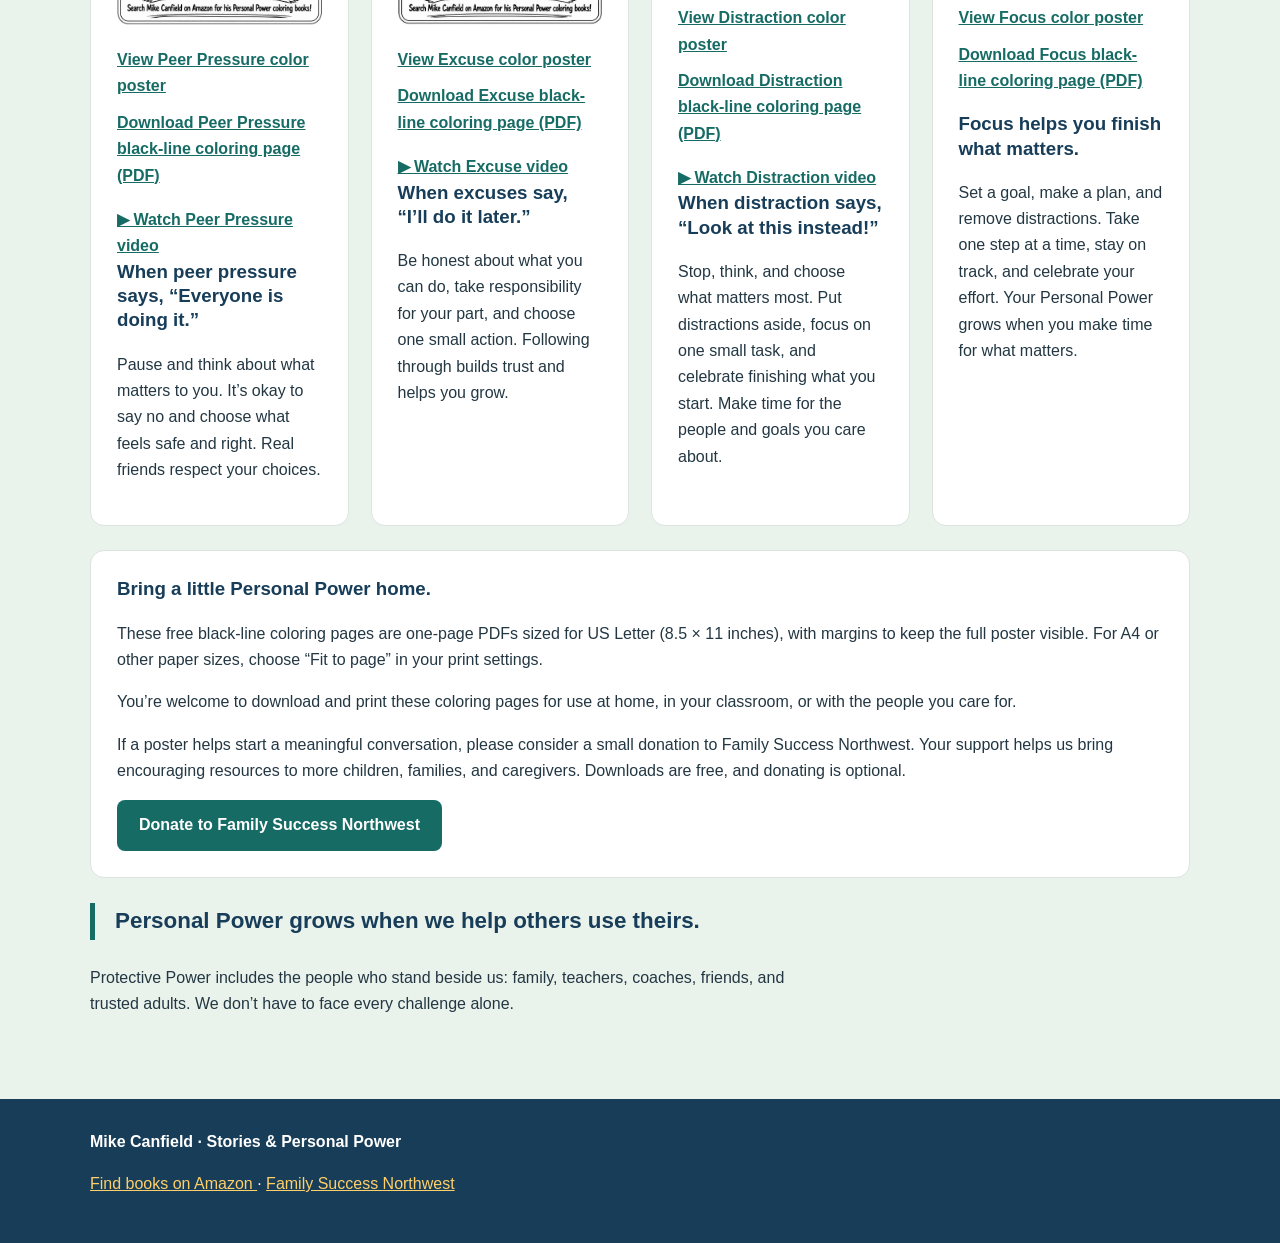
==== commit 74d5e1f3: "Complete printable coloring page collection" ====
--- a/coloring-pages.html
+++ b/coloring-pages.html
@@ -30,11 +30,36 @@
         <div class="ideas-introduction">
           <div><div class="eyebrow">Free printable coloring pages</div>
         <h1 class="poster-page-title">Trouble Monsters &amp; Personal Power Pals Coloring Pages</h1>
-        <p class="intro">Choose from all 20 black-line coloring pages below. Print a free PDF and add your own colors while talking about feelings, helpful choices, and Personal Power. <a href="posters.html">Prefer the full-color versions? Browse the color posters</a>.</p></div>
+        <p class="intro">Choose from all 25 black-line coloring pages below. Print a free PDF and add your own colors while talking about feelings, helpful choices, and Personal Power. <a href="posters.html">Prefer the full-color versions? Browse the color posters</a>.</p></div>
           <figure class="ideas-illustration" id="trouble-monster"><img src="assets/coloring/trouble-monster.png" width="1102" height="1427" loading="lazy" alt="Trouble Monster black-line coloring page"><figcaption>Meet Trouble: a character to help start conversations about the thoughts that get in our way.</figcaption><div class="poster-downloads"><a href="posters.html#trouble-monster">View Trouble color poster</a><a href="assets/printable/trouble-monster-blackline.pdf" download="Trouble-Monster-Coloring-Poster.pdf">Download Trouble black-line coloring page (PDF)</a></div></figure>
         </div>
 
         <div class="grid">
+          <article class="card" id="ms-integrity">
+            <img class="idea-card-illustration" src="assets/coloring/ms-integrity.png" loading="lazy" alt="Ms. Integrity black-line coloring page">
+            <h3>Ms. Integrity</h3>
+            <div class="poster-downloads"><a href="posters.html#ms-integrity">View color poster</a><a href="assets/printable/ms-integrity-blackline.pdf" download="Ms-Integrity-Coloring-Poster.pdf">Download coloring page (PDF)</a></div>
+          </article>
+          <article class="card" id="dependability-forest">
+            <img class="idea-card-illustration" src="assets/coloring/dependability-forest.png" loading="lazy" alt="Dependability Power Pal in the Forest black-line coloring page">
+            <h3>Dependability Power Pal in the Forest</h3>
+            <div class="poster-downloads"><a href="posters.html#dependability-forest">View color poster</a><a href="assets/printable/dependability-forest-blackline.pdf" download="Dependability-Forest-Coloring-Poster.pdf">Download coloring page (PDF)</a></div>
+          </article>
+          <article class="card" id="dependability-five-promises">
+            <img class="idea-card-illustration" src="assets/coloring/dependability-five-promises.png" loading="lazy" alt="Ms. Dependability&rsquo;s Five Promises black-line coloring page">
+            <h3>Ms. Dependability&rsquo;s Five Promises</h3>
+            <div class="poster-downloads"><a href="posters.html#dependability-five-promises">View color poster</a><a href="assets/printable/dependability-five-promises-blackline.pdf" download="Dependability-Five-Promises-Coloring-Poster.pdf">Download coloring page (PDF)</a></div>
+          </article>
+          <article class="card" id="calm-pal">
+            <img class="idea-card-illustration" src="assets/coloring/calm-puzzle.png" loading="lazy" alt="Calm black-line coloring page">
+            <h3>Calm</h3>
+            <div class="poster-downloads"><a href="posters.html#calm-pal">View color poster</a><a href="assets/printable/calm-puzzle-blackline.pdf" download="Calm-Coloring-Poster.pdf">Download coloring page (PDF)</a></div>
+          </article>
+          <article class="card" id="courage-pal">
+            <img class="idea-card-illustration" src="assets/coloring/courage-puzzle.png" loading="lazy" alt="Courage black-line coloring page">
+            <h3>Courage</h3>
+            <div class="poster-downloads"><a href="posters.html#courage-pal">View color poster</a><a href="assets/printable/courage-puzzle-blackline.pdf" download="Courage-Coloring-Poster.pdf">Download coloring page (PDF)</a></div>
+          </article>
           <article class="card" id="responsibility-pal">
             <img class="idea-card-illustration" src="assets/coloring/responsibility-pal.png" loading="lazy" alt="Responsibility Personal Power Pal black-line coloring page">
             <h3>Responsibility: my choices matter</h3><p>Color Responsibility and practice keeping promises, doing your part, and asking for help.</p>
--- a/assets/site.css
+++ b/assets/site.css
@@ -227,7 +227,8 @@
   max-width: 920px;
 }
 
-.sponsor-spot video {
+.sponsor-spot video,
+.sponsor-language-grid video {
   display: block;
   width: 100%;
   height: auto;
@@ -235,9 +236,16 @@
   background: #000;
 }
 
+.sponsor-language-grid {
+  display: grid;
+  grid-template-columns: repeat(2, minmax(0, 360px));
+  gap: clamp(24px, 5vw, 48px);
+}
+
 @media (max-width: 680px) {
   .sponsor-spot { grid-template-columns: minmax(0, 1fr); }
   .sponsor-spot video { max-width: 360px; justify-self: center; }
+  .sponsor-language-grid { grid-template-columns: minmax(0, 360px); }
 }
 .poster-page-title { font-size: clamp(2rem, 5vw, 3rem); line-height: 1.2; color: var(--blue); }
 .video-art.portrait-preview img { position: absolute; inset: 0; }
